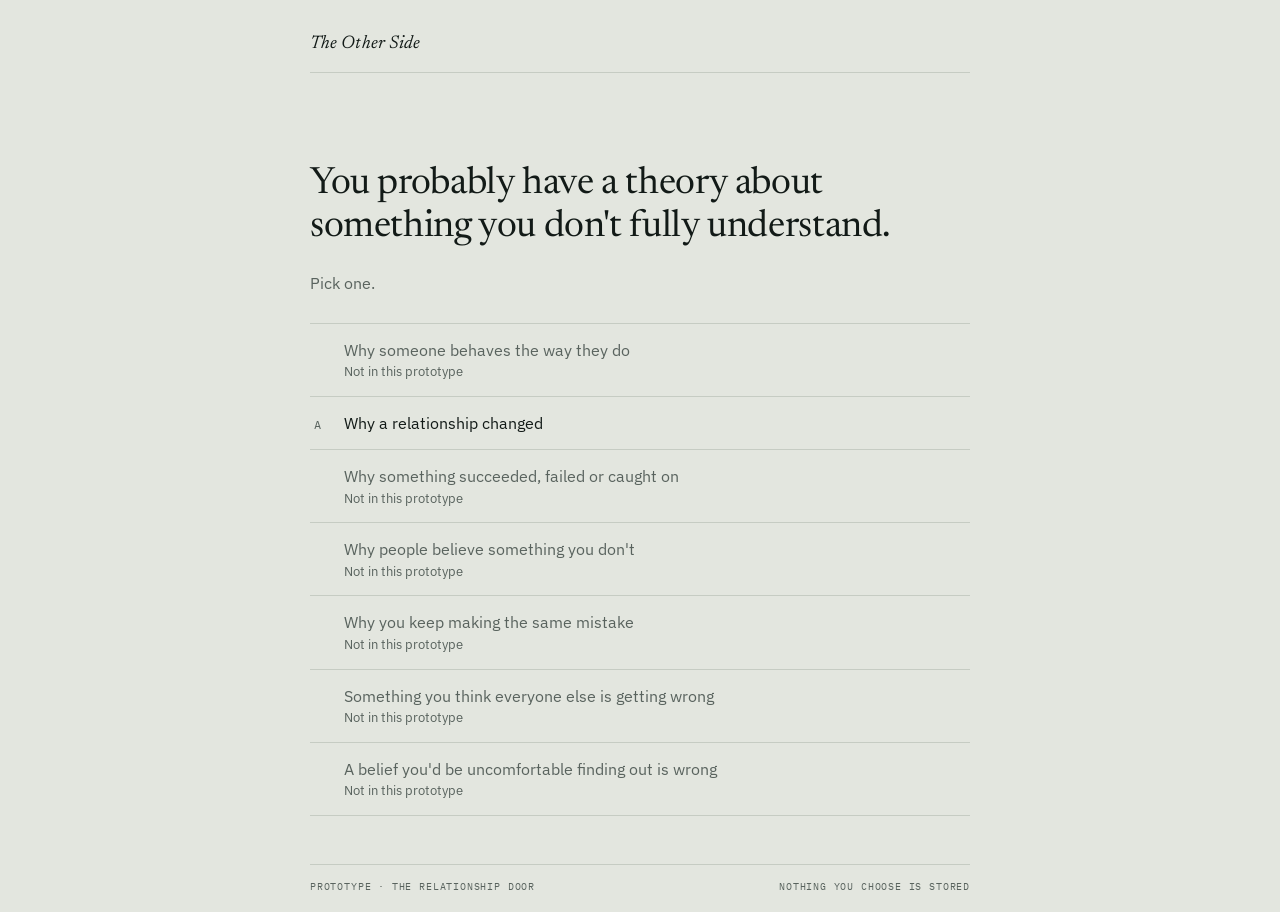
==== session/index.html @ 4df5838c "Build The Other Side site and relationship-door session Co-Authored-By: Claude Fable 5.1 <noreply@an" ====
<!doctype html>
<html lang="en">
<head>
<meta charset="utf-8">
<meta name="viewport" content="width=device-width, initial-scale=1, viewport-fit=cover">
<meta name="description" content="A four-minute session: one belief about one person, tested against its alternatives.">
<link rel="icon" href="../favicon.svg" type="image/svg+xml">
<title>A session · The Other Side</title>
<link rel="stylesheet" href="https://fonts.googleapis.com/css2?family=IBM+Plex+Mono:wght@400;500&family=IBM+Plex+Sans:wght@400;500&family=Newsreader:ital,opsz,wght@0,6..72,400;0,6..72,500;1,6..72,400&display=swap">
<style>
/* Layout: one left-aligned reading column, one question per screen, a five-step gauge as the only instrument. */
:root{
  --bg:#E3E6DF; --fg:#121A17; --muted:#59635E; --line:#C6CCC3; --surface:#D6DBD1;
  --accent:#2F4A3A; --accent-ink:#E3E6DF;
  --display:"Newsreader","Iowan Old Style","Palatino Linotype",Georgia,serif;
  --body:"IBM Plex Sans","Helvetica Neue",Arial,sans-serif;
  --mono:"IBM Plex Mono",ui-monospace,Menlo,Consolas,monospace;
}
@media (prefers-color-scheme: dark){ :root:not([data-theme="light"]){
  --bg:#121A17; --fg:#E3E6DF; --muted:#97A29B; --line:#2A3633; --surface:#1C2623;
  --accent:#9CAB93; --accent-ink:#121A17; color-scheme:dark } }
:root[data-theme="dark"]{
  --bg:#121A17; --fg:#E3E6DF; --muted:#97A29B; --line:#2A3633; --surface:#1C2623;
  --accent:#9CAB93; --accent-ink:#121A17; color-scheme:dark }

*{box-sizing:border-box}
html,body{height:100%}
body{background:var(--bg);color:var(--fg);font-family:var(--body);font-size:16px;line-height:1.5;
  padding-inline:20px;display:flex;flex-direction:column}
.wrap{width:100%;max-width:660px;margin-inline:auto;flex:1;display:flex;flex-direction:column;gap:0}

header{padding-block:22px 0;display:flex;flex-direction:column;gap:14px}
.bar{display:flex;justify-content:space-between;align-items:baseline;gap:16px}
.mark{font-family:var(--display);font-size:1.15rem;font-style:italic;letter-spacing:.005em}
.restart{font-family:var(--mono);font-size:.69rem;letter-spacing:.1em;text-transform:uppercase;color:var(--muted);
  background:none;border:0;padding:4px 0;cursor:pointer}
.restart:hover{color:var(--accent)}
.prog{height:1px;background:var(--line);position:relative}
.prog i{position:absolute;left:0;top:-0.5px;height:2px;background:var(--accent);width:0;transition:width .5s ease}
.recap{font-family:var(--mono);font-size:.69rem;letter-spacing:.1em;text-transform:uppercase;color:var(--muted);min-height:1.2em}

main{flex:1;padding-block:clamp(28px,7vh,72px) 48px;display:flex;flex-direction:column;gap:22px;min-width:0}
main.in{animation:rise .35s ease both}
@keyframes rise{from{opacity:0;transform:translateY(6px)}to{opacity:1;transform:none}}

.kicker{font-family:var(--mono);font-size:.69rem;letter-spacing:.12em;text-transform:uppercase;color:var(--accent)}
.pre{font-family:var(--display);font-size:1.2rem;line-height:1.4;color:var(--muted);max-width:34em}
.pre strong{color:var(--fg);font-weight:500}
h1{font-family:var(--display);font-weight:400;font-size:clamp(1.65rem,4.6vw,2.35rem);line-height:1.14;
  letter-spacing:-.01em;margin:0;text-wrap:balance;max-width:20em}
.sub{color:var(--muted);margin:0;max-width:36em}

.opts{display:flex;flex-direction:column;border-top:1px solid var(--line);margin-top:6px}
.opt{display:flex;gap:16px;align-items:baseline;text-align:left;width:100%;background:none;border:0;
  border-bottom:1px solid var(--line);padding:14px 8px 14px 4px;font:inherit;font-size:1.02rem;color:var(--fg);cursor:pointer;
  transition:background .15s ease,padding-left .15s ease}
.opt .k{font-family:var(--mono);font-size:.72rem;color:var(--muted);width:1.2em;flex:none}
.opt .t{min-width:0}
.opt .n{display:block;font-size:.82rem;color:var(--muted)}
.opt:hover:not(:disabled){background:var(--surface);padding-left:10px}
.opt:hover:not(:disabled) .k{color:var(--accent)}
.opt[aria-pressed="true"]{background:var(--surface);padding-left:10px}
.opt[aria-pressed="true"] .k{color:var(--accent);font-weight:500}
.opt[aria-pressed="true"] .t{font-weight:500}
.opt:disabled{cursor:default}
.opt:disabled:not([aria-pressed="true"]){color:var(--muted)}
.done .opt:not([aria-pressed="true"]){opacity:.45}
:focus-visible{outline:2px solid var(--accent);outline-offset:2px}

.reply{display:flex;flex-direction:column;gap:18px;animation:rise .35s ease both}
.reply p{font-family:var(--display);font-size:1.3rem;line-height:1.35;margin:0;max-width:30em}
.reply p.small{font-family:var(--body);font-size:.95rem;color:var(--muted)}
.go{align-self:flex-start;font-family:var(--mono);font-size:.74rem;letter-spacing:.1em;text-transform:uppercase;
  background:var(--accent);color:var(--accent-ink);border:0;border-radius:2px;padding:12px 18px;cursor:pointer}
.go:disabled{background:var(--line);color:var(--muted);cursor:default}
.go span{opacity:.7;margin-left:10px}

/* rating rows */
.rate{display:flex;flex-direction:column;border-top:1px solid var(--line)}
.rrow{display:grid;grid-template-columns:minmax(0,1fr) 190px;gap:8px 20px;align-items:center;padding:14px 4px;border-bottom:1px solid var(--line)}
.rrow .nm{min-width:0}
.rrow .lv{font-family:var(--mono);font-size:.69rem;letter-spacing:.08em;text-transform:uppercase;color:var(--accent);display:block;min-height:1.3em}
.scale{display:grid;grid-template-columns:repeat(5,1fr);gap:4px}
.scale button{height:30px;background:none;border:1px solid var(--line);border-radius:2px;cursor:pointer;padding:0}
.scale button:hover{border-color:var(--accent)}
.scale button[aria-pressed="true"]{background:var(--accent);border-color:var(--accent)}
.ends{display:flex;justify-content:space-between;font-family:var(--mono);font-size:.62rem;letter-spacing:.08em;text-transform:uppercase;color:var(--muted);
  width:190px;margin-left:auto;padding-right:4px}
@media (max-width:520px){ .rrow{grid-template-columns:1fr} .ends{width:100%} }

/* predictions */
.preds{display:flex;flex-direction:column;border-top:1px solid var(--line);margin:0}
.preds div{display:grid;grid-template-columns:9.5em minmax(0,1fr);gap:4px 16px;padding:11px 4px;border-bottom:1px solid var(--line)}
.preds dt{font-family:var(--mono);font-size:.69rem;letter-spacing:.08em;text-transform:uppercase;color:var(--muted);padding-top:.25em}
.preds dd{margin:0}
.preds .mine dt{color:var(--accent)}
@media (max-width:520px){ .preds div{grid-template-columns:1fr} }

/* gauge */
.gauge{display:flex;flex-direction:column;gap:10px;padding-block:6px}
.g-row{display:grid;grid-template-columns:8.5em minmax(0,1fr) 9.5em;gap:14px;align-items:center}
.g-name{font-size:.9rem;min-width:0}
.g-name b{font-weight:500}
.g-name small{display:block;font-family:var(--mono);font-size:.6rem;letter-spacing:.1em;text-transform:uppercase;color:var(--accent)}
.g-track{position:relative;height:18px;margin-inline:6px}
.g-track::before{content:"";position:absolute;left:0;right:0;top:50%;height:1px;background:var(--line)}
.g-track s{position:absolute;top:5px;width:1px;height:8px;background:var(--line)}
.g-ghost,.g-dot{position:absolute;top:50%;width:11px;height:11px;border-radius:50%;transform:translate(-50%,-50%)}
.g-ghost{border:1px solid var(--muted);background:var(--bg)}
.g-dot{background:var(--fg);transition:left .9s cubic-bezier(.2,.7,.2,1)}
.g-row.read .g-dot{background:var(--accent)}
.g-val{font-family:var(--mono);font-size:.66rem;letter-spacing:.07em;text-transform:uppercase;color:var(--muted);text-align:right}
.g-val.moved{color:var(--fg)}
@media (max-width:520px){ .g-row{grid-template-columns:6.4em minmax(0,1fr)} .g-val{display:none} }

/* findings */
.card{display:flex;flex-direction:column;border-top:1px solid var(--fg);margin:0}
.card div{display:grid;grid-template-columns:11em minmax(0,1fr);gap:4px 16px;padding:13px 4px;border-bottom:1px solid var(--line)}
.card dt{font-family:var(--mono);font-size:.69rem;letter-spacing:.08em;text-transform:uppercase;color:var(--muted);padding-top:.3em}
.card dd{margin:0;font-family:var(--display);font-size:1.15rem;line-height:1.35}
.card dd em{font-style:normal;font-family:var(--mono);font-size:.69rem;letter-spacing:.08em;text-transform:uppercase;color:var(--accent);margin-left:8px;white-space:nowrap}
@media (max-width:520px){ .card div{grid-template-columns:1fr} }

footer{padding-block:14px 18px;border-top:1px solid var(--line);font-family:var(--mono);font-size:.64rem;letter-spacing:.08em;
  text-transform:uppercase;color:var(--muted);display:flex;justify-content:space-between;gap:12px;flex-wrap:wrap}
@media (prefers-reduced-motion: reduce){ *{animation:none!important;transition:none!important} }
</style>

</head>
<body>
<div class="wrap">
  <header>
    <div class="bar">
      <a class="mark" href="../" style="color:inherit;text-decoration:none">The Other Side</a>
      <button class="restart" id="restart" type="button" hidden>Start over</button>
    </div>
    <div class="prog"><i id="prog"></i></div>
    <div class="recap" id="recap"></div>
  </header>
  <main id="stage"></main>
  <footer><span>Prototype · the relationship door</span><span>Nothing you choose is stored</span></footer>
</div>

<script>
(function(){
"use strict";
var stage=document.getElementById("stage"), prog=document.getElementById("prog"),
    recap=document.getElementById("recap"), restartBtn=document.getElementById("restart");
var LETTERS="ABCDEFGHIJ";
var LEVELS=["","Almost impossible","Unlikely","Plausible","Likely","Almost certainly"];

var M={
  lose:{s:"They're losing interest.",n:"Losing interest",role:"target",
        pred:"You start every contact. Replies get shorter. Nothing is offered back.",
        cond:"I start every contact and nothing comes back"},
  over:{s:"They're overwhelmed.",n:"Overwhelmed",role:"out",
        pred:"It is the same with everyone. They offer something back when they can. Small contact continues.",
        cond:"It's the same with everyone in their life"},
  prio:{s:"They want this, but don't prioritize it.",n:"Not a priority",role:"target",
        pred:"They turn up for other people. You get what is left over, and changes come late.",
        cond:"Other people still get their time"},
  avoid:{s:"They're avoiding telling me something.",n:"Avoiding something",role:"target",
        pred:"Fine in a group or by message. It is time alone with you that falls through.",
        cond:"It's easier for them when other people are there"},
  mine:{s:"My expectations changed, not their behavior.",n:"My expectations",role:"cause",
        pred:"Their behavior is what it was two years ago. You are the one reaching more.",
        cond:"I'm reaching out more than I used to"}
};
var IDS=["lose","over","prio","avoid","mine"];

var CHAIN={
  real:"The change is in them, not in what I expect.",
  choice:"It's a choice they are making.",
  us:"It's about the two of us, not about their life.",
  feel:"What they do shows what they feel.",
  enough:"I know enough to tell these explanations apart."
};
var NEEDS={lose:["real","us","feel","enough"],over:["real","enough"],prio:["real","choice","us","feel","enough"],
           avoid:["real","choice","us","enough"],mine:["enough"]};

var QS=["q1","q2","q3","q4"];
var Q={
  q1:{q:"After a lapse, who makes the next move?",
      o:[["me","Always me"],["them","Sometimes them"],["dk","I don't know"]],
      d:{me:{lose:1,over:-1},them:{lose:-1,over:.5,prio:.5}},
      fact:{me:"you make every next move",them:"they sometimes make the next move"},
      say:{me:"That is what losing interest predicts, and what being overwhelmed doesn't.",
           them:"Losing interest doesn't predict that. Someone who is done stops proposing.",
           dk:"Nothing moves. This is the fact that separates losing interest from being overwhelmed."},
      unk:"who makes the next move"},
  q2:{q:"Is it the same with other people in their life?",
      o:[["all","Yes, with everyone"],["others","No, other people still get their time"],["dk","I don't know"]],
      d:{all:{over:1,lose:-.5,prio:-1,avoid:-.5},others:{over:-1,prio:1,lose:.5}},
      fact:{all:"it is the same with everyone in their life",others:"other people still get their time"},
      say:{all:"Then it isn't specific to you. Every explanation that puts you at the center loses ground.",
           others:"Then they have time, and it is going elsewhere. Overwhelmed loses ground.",
           dk:"Nothing moves. This is the fact that separates overwhelmed from not a priority."},
      unk:"whether it is the same with other people"},
  q3:{q:"Is it different when other people are around?",
      o:[["group","Yes, it's easier in a group"],["same","No, it's the same either way"],["dk","I don't know"]],
      d:{group:{avoid:1,lose:-1},same:{avoid:-1}},
      fact:{group:"it is easier when other people are there",same:"it is the same alone or in company"},
      say:{group:"They still come. What falls through is time alone with you. Losing interest doesn't predict that.",
           same:"Then there is nothing particular about time alone. Avoidance loses ground.",
           dk:"Nothing moves. This is the fact that would show avoidance."},
      unk:"whether it is different in company"},
  q4:{q:"Are you reaching out more than you used to?",
      o:[["yes","Yes"],["no","No"],["dk","I don't know"]],
      d:{yes:{mine:1},no:{mine:-1}},
      fact:{yes:"you are reaching out more than you used to",no:"you are reaching out no more than you used to"},
      say:{yes:"Then part of the gap is your reach growing, not theirs shrinking.",
           no:"Then the change is on their side.",
           dk:"Nothing moves. Without a baseline you can't say who changed."},
      unk:"whether you are reaching out more than you used to"}
};
var COND_MET={lose:["q1","me"],over:["q2","all"],prio:["q2","others"],avoid:["q3","group"],mine:["q4","yes"]};

var S;
function reset(){ S={know:{},base:{},cur:{},marked:[]}; recap.textContent=""; restartBtn.hidden=true; open(); }
restartBtn.addEventListener("click",reset);

function esc(s){return String(s).replace(/&/g,"&amp;").replace(/</g,"&lt;").replace(/>/g,"&gt;")}
function cap(s){return s.charAt(0).toUpperCase()+s.slice(1)}
function lvl(v){return LEVELS[Math.max(1,Math.min(5,Math.round(v)))]}
function pct(v){return (Math.max(1,Math.min(5,v))-1)/4*100}
function setProg(p){prog.style.width=(p*100)+"%"}
function show(html){stage.classList.remove("in");stage.innerHTML=html;void stage.offsetWidth;stage.classList.add("in");window.scrollTo(0,0)}
function setRecap(){var a=[];if(S.whoR)a.push(S.whoR);if(S.whatR)a.push(S.whatR);if(S.countR)a.push(S.countR);recap.textContent=a.join("  ·  ")}

var keyHandler=null;
document.addEventListener("keydown",function(e){
  if(e.metaKey||e.ctrlKey||e.altKey)return;
  if(keyHandler)keyHandler(e);
});

function head(o){
  return (o.kicker?'<div class="kicker">'+esc(o.kicker)+'</div>':'')+
         (o.pre?'<div class="pre">'+o.pre+'</div>':'')+
         '<h1>'+esc(o.q)+'</h1>'+(o.sub?'<p class="sub">'+esc(o.sub)+'</p>':'');
}
function contBtn(label){return '<button class="go" type="button">'+(label||"Continue")+'<span>↵</span></button>'}
function animateGauge(root){
  requestAnimationFrame(function(){requestAnimationFrame(function(){
    root.querySelectorAll(".g-dot[data-to]").forEach(function(d){d.style.left=d.getAttribute("data-to")+"%"});
  })});
}
function addReply(html,next,label){
  var r=document.createElement("div");r.className="reply";r.innerHTML=html+contBtn(label);
  stage.appendChild(r);animateGauge(r);
  var b=r.querySelector(".go");b.addEventListener("click",function(){keyHandler=null;next()});
  keyHandler=function(e){if(e.key==="Enter"){e.preventDefault();b.click()}};
  r.scrollIntoView({block:"nearest",behavior:"smooth"});
}

/* single-choice screen */
function ask(o){
  if(o.p!=null)setProg(o.p);
  var h=head(o)+'<div class="opts">';
  var k=0;
  o.options.forEach(function(op,i){
    var dis=op.off?' disabled':'';
    var key=op.off?"":LETTERS[k++];
    h+='<button class="opt" type="button" data-i="'+i+'" data-k="'+key+'" aria-pressed="false"'+dis+'><span class="k">'+key+'</span><span class="t">'+esc(op.l)+(op.note?'<span class="n">'+esc(op.note)+'</span>':'')+'</span></button>';
  });
  h+='</div>';
  show(h);
  var box=stage.querySelector(".opts"), btns=[].slice.call(box.querySelectorAll(".opt"));
  function pick(b){
    if(box.classList.contains("done"))return;
    var op=o.options[+b.getAttribute("data-i")];
    b.setAttribute("aria-pressed","true");box.classList.add("done");
    btns.forEach(function(x){x.disabled=true});
    keyHandler=null;
    var rep=o.respond?o.respond(op.v):null;
    if(rep){addReply(rep,function(){o.next(op.v)})}
    else setTimeout(function(){o.next(op.v)},220);
  }
  btns.forEach(function(b){b.addEventListener("click",function(){pick(b)})});
  keyHandler=function(e){
    var key=e.key.toUpperCase();
    var b=btns.filter(function(x){return x.getAttribute("data-k")===key&&!x.disabled})[0];
    if(b){e.preventDefault();pick(b)}
  };
}

/* ---------- screens ---------- */
function open(){
  ask({p:0,q:"You probably have a theory about something you don't fully understand.",sub:"Pick one.",
    options:[
      {v:"x",l:"Why someone behaves the way they do",off:1,note:"Not in this prototype"},
      {v:"rel",l:"Why a relationship changed"},
      {v:"x",l:"Why something succeeded, failed or caught on",off:1,note:"Not in this prototype"},
      {v:"x",l:"Why people believe something you don't",off:1,note:"Not in this prototype"},
      {v:"x",l:"Why you keep making the same mistake",off:1,note:"Not in this prototype"},
      {v:"x",l:"Something you think everyone else is getting wrong",off:1,note:"Not in this prototype"},
      {v:"x",l:"A belief you'd be uncomfortable finding out is wrong",off:1,note:"Not in this prototype"}
    ],
    next:function(){restartBtn.hidden=false;who()}});
}
function who(){
  ask({p:.04,kicker:"Anchor",q:"Think of one person. Not a type. Who are they to you?",
    options:[{v:"Friend",l:"A friend"},{v:"Partner",l:"A partner"},{v:"Family",l:"Family"},{v:"Colleague",l:"Someone I work with"},{v:"Drifted",l:"Someone I've drifted from"}],
    next:function(v){S.whoR=v;setRecap();what()}});
}
function what(){
  ask({p:.08,kicker:"Anchor",q:"What would you point to?",
    options:[{v:"Cancels plans",l:"They cancel plans"},{v:"Gone quiet",l:"They've gone quiet"},{v:"Says one thing, does another",l:"They say one thing and do another"},{v:"Stopped asking",l:"They stopped asking about my life"}],
    next:function(v){S.whatR=v;setRecap();count()}});
}
function count(){
  ask({p:.12,kicker:"Anchor",q:"How many times?",
    options:[{v:"1–2 times",l:"Once or twice"},{v:"3–5 times",l:"Three to five"},{v:"5+ times",l:"More than five"},{v:"Uncounted",l:"I haven't counted"}],
    respond:function(v){
      if(v==="1–2 times")return "<p>Two is a thin sample. Remember that when you rate your confidence.</p>";
      if(v==="Uncounted")return "<p>So you have a conclusion and no count.</p>";
      return null;},
    next:function(v){S.countR=v;setRecap();read(true)}});
}
function read(withDk){
  var ops=IDS.map(function(id){return {v:id,l:M[id].s}});
  if(withDk)ops.push({v:"dk",l:"I don't know."});
  ask({p:.17,kicker:"Your read",q:withDk?"And your read?":"Pick the one you would bet on.",options:ops,
    respond:function(v){return v==="dk"?"<p>Then there is nothing to test yet.</p>":null},
    next:function(v){if(v==="dk"){read(false);return}S.read=v;conf()}});
}
function conf(){
  ask({p:.21,kicker:"Your read",pre:"<strong>"+esc(M[S.read].s)+"</strong>",q:"How sure are you?",
    options:[{v:5,l:"Almost certainly"},{v:4,l:"Likely"},{v:3,l:"Plausible"}],
    next:function(v){S.conf=v;S.base[S.read]=v;rate()}});
}
function rate(){
  setProg(.26);
  var others=IDS.filter(function(id){return id!==S.read});
  var h=head({kicker:"What else could explain this",q:"Rate the other four.",sub:"From almost impossible to almost certainly."})+
    '<div class="ends"><span>Impossible</span><span>Certain</span></div><div class="rate">';
  others.forEach(function(id){
    h+='<div class="rrow" data-id="'+id+'"><div class="nm">'+esc(M[id].s)+'<span class="lv"></span></div><div class="scale" role="group" aria-label="'+esc(M[id].n)+'">';
    for(var i=1;i<=5;i++)h+='<button type="button" data-v="'+i+'" aria-pressed="false" aria-label="'+LEVELS[i]+'"></button>';
    h+='</div></div>';
  });
  h+='</div>'+contBtn();
  show(h);
  var go=stage.querySelector(".go");go.disabled=true;
  var got={};
  stage.querySelectorAll(".rrow").forEach(function(row){
    var id=row.getAttribute("data-id");
    row.querySelectorAll(".scale button").forEach(function(b){
      b.addEventListener("click",function(){
        row.querySelectorAll(".scale button").forEach(function(x){x.setAttribute("aria-pressed","false")});
        b.setAttribute("aria-pressed","true");
        got[id]=+b.getAttribute("data-v");
        row.querySelector(".lv").textContent=LEVELS[got[id]];
        go.disabled=Object.keys(got).length<others.length;
      });
    });
  });
  go.addEventListener("click",function(){
    keyHandler=null;
    others.forEach(function(id){S.base[id]=got[id]});
    IDS.forEach(function(id){S.cur[id]=S.base[id]});
    story();
  });
  keyHandler=function(e){if(e.key==="Enter"&&!go.disabled){e.preventDefault();go.click()}};
}

function story(){
  var hi=IDS.filter(function(id){return S.base[id]>=4}), thr="Likely or higher";
  if(!hi.length){var mx=Math.max.apply(null,IDS.map(function(id){return S.base[id]}));hi=IDS.filter(function(id){return S.base[id]===mx});thr="highest"}
  var inIt=hi.filter(function(id){return M[id].role!=="out"}).length, n=hi.length;
  var num=["no","one","two","three","four","five"];
  var first=thr==="highest"?"You rated "+num[n]+" explanation"+(n>1?"s":"")+" highest.":"You rated "+num[n]+" explanation"+(n>1?"s":"")+" Likely or higher.";
  var second;
  if(inIt===n)second=n===1?"You are at the center of it.":"You are at the center of "+(n===2?"both":"all "+num[n])+".";
  else if(inIt===0)second=n===1?"You don't appear in it.":"You appear in none of them.";
  else second="You are at the center of "+num[inIt]+".";
  S.central=inIt>0;
  var ops=S.central?
    [{v:"only",l:"It happens only with me"},{v:"after",l:"It started after something between us"},{v:"told",l:"They told me"},{v:"none",l:"Nothing specific. It's my reading."}]:
    [{v:"all",l:"It's the same with everyone"},{v:"life",l:"It started with something in their life"},{v:"told",l:"They told me"},{v:"none",l:"Nothing specific. It's my reading."}];
  ask({p:.32,kicker:"Your place in the story",pre:"<strong>"+first+" "+second+"</strong>",
    q:S.central?"What evidence puts you there?":"What evidence keeps you out of it?",options:ops,
    respond:function(v){
      if(v==="only"||v==="all")return "<p>That would be real evidence. We'll come back to whether you know it.</p>";
      if(v==="after"||v==="life")return "<p>A date is evidence. It can be checked.</p>";
      if(v==="told")return "<p>Then that part isn't inference.</p>";
      return "<p>Then your place in this story is an assumption. It may still be right.</p>";},
    next:function(v){S.storyEv=v;chain()}});
}

function chain(){
  setProg(.38);
  var keys=Object.keys(CHAIN);
  var h=head({kicker:"Assumptions",pre:"<strong>"+esc(M[S.read].s)+"</strong>",q:"Which of these are you assuming?",sub:"Mark every one that applies."})+'<div class="opts">';
  keys.forEach(function(k,i){h+='<button class="opt" type="button" data-c="'+k+'" data-k="'+LETTERS[i]+'" aria-pressed="false"><span class="k">'+LETTERS[i]+'</span><span class="t">'+esc(CHAIN[k])+'</span></button>'});
  h+='</div>'+contBtn();
  show(h);
  var btns=[].slice.call(stage.querySelectorAll(".opt")), go=stage.querySelector(".go");
  btns.forEach(function(b){b.addEventListener("click",function(){b.setAttribute("aria-pressed",b.getAttribute("aria-pressed")==="true"?"false":"true")})});
  go.addEventListener("click",function(){
    keyHandler=null;
    S.marked=btns.filter(function(b){return b.getAttribute("aria-pressed")==="true"}).map(function(b){return b.getAttribute("data-c")});
    chainBack();
  });
  keyHandler=function(e){
    if(e.key==="Enter"){e.preventDefault();go.click();return}
    var b=btns.filter(function(x){return x.getAttribute("data-k")===e.key.toUpperCase()})[0];
    if(b){e.preventDefault();b.click()}
  };
}
function chainBack(){
  var need=NEEDS[S.read], hit=need.filter(function(k){return S.marked.indexOf(k)>-1}), miss=need.filter(function(k){return S.marked.indexOf(k)<0});
  var num=["none","one","two","three","four","five"];
  var pre;
  if(need.length===1)pre="<strong>Your read needs one of these: that you know enough to tell the explanations apart. "+(miss.length?"You didn't mark it.":"You marked it.")+"</strong>";
  else if(!miss.length)pre="<strong>Your read needs "+num[need.length]+" of these to be true. You marked all of them.</strong> Nothing your read depends on is hidden from you.";
  else pre="<strong>Your read needs "+num[need.length]+" of these to be true. You marked "+num[hit.length]+".</strong><br>Unmarked: "+miss.map(function(k){return esc(CHAIN[k].replace(/\.$/,""))}).join("; ")+".";
  if(need.length===1){S.work="enough";
    show(head({kicker:"Assumptions",pre:pre,q:"That one carries everything."})+contBtn());setProg(.42);
    var b=stage.querySelector(".go");b.addEventListener("click",function(){keyHandler=null;findable()});
    keyHandler=function(e){if(e.key==="Enter"){e.preventDefault();b.click()}};return;}
  ask({p:.42,kicker:"Assumptions",pre:pre,q:"Which one is doing the most work?",
    options:need.map(function(k){return {v:k,l:CHAIN[k]}}),
    next:function(v){S.work=v;findable()}});
}
function findable(){
  ask({p:.46,kicker:"Assumptions",pre:"<strong>"+esc(CHAIN[S.work])+"</strong>",q:"Could you find that out?",
    options:[{v:"ask",l:"By asking them one question"},{v:"watch",l:"By watching for a few weeks"},{v:"no",l:"It can't be known"}],
    next:function(v){S.findable=v;if(v==="no"){S.asked="na";
        ask({p:.5,kicker:"Assumptions",q:"Then something unknowable is doing the most work.",sub:"Your confidence should carry that.",options:[{v:1,l:"Continue"}],next:carry});
      }else asked()}});
}
function asked(){
  ask({p:.5,kicker:"Assumptions",q:"Have you?",
    options:[{v:"yes",l:"Yes"},{v:"no",l:"No"},{v:"half",l:"Not directly"}],
    respond:function(v){
      if(v==="yes")return "<p>Then it is no longer an assumption. Keep what you found separate from what you concluded.</p>";
      if(S.findable==="ask")return "<p>The assumption your read leans on most is one question away. You haven't asked it.</p>";
      return "<p>It would take a few weeks to see. You haven't started looking.</p>";},
    next:function(v){S.asked=v;carry()}});
}

function carry(){
  ask({p:.55,kicker:"Evidence",q:"What is carrying your confidence?",
    options:[{v:"count",l:"The number of times"},{v:"how",l:"How they do it"},{v:"me",l:"That I'm always the one who reaches out"},{v:"feel",l:"A feeling"}],
    respond:function(v){
      if(v==="count")return "<p>The count is predicted by all four explanations about them. It doesn't distinguish any of them.</p>";
      if(v==="how")return "<p>That can distinguish. A late excuse and a worn-out apology predict different things. It is usable evidence, if you can say which you saw.</p>";
      if(v==="me")return "<p>This one distinguishes. Losing interest predicts it. Being overwhelmed doesn't.</p>";
      return "<p>A feeling is a summary of evidence you haven't itemized. It may be right. It can't be checked until you unpack it.</p>";},
    next:function(v){S.carry=v;predict()}});
}

function predict(){
  var h='<dl class="preds">';
  IDS.forEach(function(id){h+='<div'+(id===S.read?' class="mine"':'')+'><dt>'+esc(M[id].n)+'</dt><dd>'+esc(M[id].pred)+'</dd></div>'});
  h+='</dl>';
  var ops=IDS.filter(function(id){return id!==S.read}).map(function(id){return {v:id,l:M[id].cond}});
  ops.push({v:"none",l:"None of these would move me"});
  ask({p:.6,kicker:"What each explanation predicts",pre:"If each were true, this is what we would expect to see."+h,
    q:"Which of these, if you saw it, would move you off your read?",options:ops,
    respond:function(v){return v==="none"?"<p>Noted. Then nothing on this list can test your read.</p>":null},
    next:function(v){S.cond=v;know(0)}});
}

function gauge(prev){
  var order=[S.read].concat(IDS.filter(function(id){return id!==S.read}));
  var h='<div class="gauge" aria-label="Current ratings">';
  order.forEach(function(id){
    var moved=Math.abs(S.cur[id]-prev[id])>.01;
    h+='<div class="g-row'+(id===S.read?' read':'')+'"><div class="g-name">'+(id===S.read?'<small>Your read</small>':'')+'<b>'+esc(M[id].n)+'</b></div><div class="g-track">';
    for(var i=0;i<5;i++)h+='<s style="left:'+(i*25)+'%"></s>';
    h+='<i class="g-ghost" style="left:'+pct(S.base[id])+'%"></i><i class="g-dot" style="left:'+pct(prev[id])+'%" data-to="'+pct(S.cur[id])+'"></i></div><div class="g-val'+(moved?' moved':'')+'">'+lvl(S.cur[id])+'</div></div>';
  });
  return h+'</div>';
}
function know(i){
  if(i>=QS.length){due();return}
  var key=QS[i], q=Q[key];
  ask({p:.64+i*.05,kicker:"Do you know that?",q:q.q,options:q.o.map(function(o){return {v:o[0],l:o[1]}}),
    respond:function(v){
      S.know[key]=v;
      var prev={};IDS.forEach(function(id){prev[id]=S.cur[id]});
      var d=q.d[v]||{};
      Object.keys(d).forEach(function(id){S.cur[id]=Math.max(1,Math.min(5,S.cur[id]+d[id]))});
      var line=q.say[v], extra="";
      if(v==="dk"&&S.conf>=4)extra+="<p class=\"small\">You rated your read "+LEVELS[S.conf]+" without it.</p>";
      if(key==="q2"){
        if(S.storyEv==="only"&&v!=="others")extra+="<p class=\"small\">Earlier you said it happens only with you. That was holding your place in the story.</p>";
        if(S.storyEv==="all"&&v!=="all")extra+="<p class=\"small\">Earlier you said it's the same with everyone. That was keeping you out of the story.</p>";
      }
      return "<p>"+line+"</p>"+extra+gauge(prev);},
    next:function(){know(i+1)}});
}

function condState(){
  if(!S.cond||S.cond==="none")return "none";
  var c=COND_MET[S.cond], a=S.know[c[0]];
  return a===c[1]?"met":(a==="dk"?"unknown":"unmet");
}
function due(){
  if(condState()!=="met"){foundation();return}
  ask({p:.85,kicker:"Your condition",pre:"You said this would move you off your read:<br><strong>"+esc(M[S.cond].cond)+".</strong><br>By your own account, it's true.",
    q:"Does it?",options:[{v:"yes",l:"Yes"},{v:"no",l:"No"},{v:"less",l:"It counts for less than I said"}],
    next:function(v){S.due=v;foundation()}});
}

function foundation(){
  ask({p:.88,kicker:"The strongest case",q:"Build the strongest case that this relationship matters to them as much as it ever did.",sub:"Choose its foundation. Only pick what is true.",
    options:[{v:"say",l:"They keep saying they want to see me, and they don't have to."},
             {v:"together",l:"When we are together, nothing is different."},
             {v:"everyone",l:"They've been like this with everyone lately."},
             {v:"counted",l:"They have shown up when it counted."},
             {v:"none",l:"I can't build it. Nothing I know supports it."}],
    respond:function(v){return v==="none"?"<p>Then nothing you know opposes your read. That is a result.</p>":null},
    next:function(v){S.found=v;if(v==="none")findings();else defend()}});
}
function defend(){
  ask({p:.91,kicker:"The strongest case",pre:"Your original read answers it:<br><strong>“"+esc(M[S.read].s)+" Words are cheap. Look at what they do.”</strong>",
    q:"Defend the case. Which response holds?",
    options:[{v:"a",l:"I've been counting the misses, not the times they came through."},
             {v:"b",l:"People who are done stop saying they want to. They haven't."},
             {v:"c",l:"How someone acts under strain says little about what they feel."},
             {v:"none",l:"None of them holds. My read stands."}],
    next:function(v){S.defend=v;findings()}});
}

function bestFact(id,sign){
  var best=null,bv=0;
  QS.forEach(function(k){var a=S.know[k];if(!a||a==="dk")return;var d=(Q[k].d[a]||{})[id]||0;if(d*sign>bv){bv=d*sign;best=Q[k].fact[a]}});
  return best;
}
function findings(){
  setProg(.95);
  var ids=IDS.slice().sort(function(a,b){return S.cur[b]-S.cur[a]});
  var top=ids[0], second=ids[1], margin=S.cur[top]-S.cur[second];
  var dks=QS.filter(function(k){return S.know[k]==="dk"});
  var kind=(dks.length>=3||margin<.5)?"open":(top===S.read?"held":"moved");
  S.kind=kind;
  var h1,lines=[],now,factLabel,fact;
  if(kind==="held"){
    h1="Your read held.";
    fact=bestFact(S.read,1);factLabel="What it rests on";
    lines.push(fact?"That evidence distinguishes. Your confidence is earned.":"Nothing you told me tested it. It stands unopposed, which is not the same as confirmed.");
    now=esc(M[S.read].s)+"<em>"+lvl(S.cur[S.read])+"</em>";
  }else if(kind==="moved"){
    h1="By your own answers, your read is no longer the strongest explanation.";
    fact=bestFact(top,1)||bestFact(S.read,-1);factLabel="What moved it";
    lines.push(fact?"That fact was yours. You hadn't used it.":"You rated another explanation above your own from the start.");
    if(top!=="mine")lines.push("Something has changed between you. That part stands. Why it changed is what moved.");
    now=esc(M[top].s)+"<em>"+lvl(S.cur[top])+"</em>";
  }else{
    h1="You don't have enough to know yet.";
    factLabel="What you established";fact=bestFact(top,1);
    if(dks.length>=3)lines.push("You answered “I don't know” to "+(dks.length===4?"all four":"three of the four")+" facts that separate these explanations.");
    else lines.push("“"+M[top].n+"” and “"+M[second].n+"” fit what you know equally well.");
    now="Not settled.<em>"+esc(M[top].n)+" / "+esc(M[second].n)+"</em>";
  }
  var caseModel={say:"prio",together:"over",everyone:"over",counted:"prio"}[S.found];
  if(caseModel&&caseModel!==S.read&&S.base[caseModel]<=2&&S.defend!=="none")
    lines.push("The case you built and defended is “"+M[caseModel].n+".” You rated it "+LEVELS[S.base[caseModel]]+".");
  if(condState()==="unknown")lines.push("You named what would move you. You don't know whether it is true.");
  if(S.due==="no"||S.due==="less")lines.push("Your condition was met. You "+(S.due==="no"?"did not move":"discounted it")+". Recorded without comment.");

  var assume=esc(CHAIN[S.work]);
  if(S.asked==="no"||S.asked==="half")assume+="<em>"+(S.findable==="ask"?"One question away, unasked":"Unobserved")+"</em>";
  else if(S.asked==="na")assume+="<em>Unknowable</em>";
  var unk=dks.length?cap(dks.map(function(k){return Q[k].unk}).join("; "))+".":"Nothing on this list. You knew every answer.";

  var h='<div class="kicker">What the session found</div><h1>'+esc(h1)+'</h1>'+
    lines.map(function(l){return '<p class="sub">'+esc(l)+'</p>'}).join("")+
    '<dl class="card">'+
    '<div><dt>At the start</dt><dd>'+esc(M[S.read].s)+'<em>'+LEVELS[S.conf]+'</em></dd></div>'+
    '<div><dt>Now</dt><dd>'+now+'</dd></div>'+
    '<div><dt>'+factLabel+'</dt><dd>'+(fact?esc(cap(fact))+".":"Nothing yet.")+'</dd></div>'+
    '<div><dt>Assumption carrying it</dt><dd>'+assume+'</dd></div>'+
    '<div><dt>Not yet known</dt><dd>'+esc(unk)+'</dd></div>'+
    '</dl>'+contBtn("Seal a forecast");
  show(h);
  var b=stage.querySelector(".go");b.addEventListener("click",function(){keyHandler=null;forecast()});
  keyHandler=function(e){if(e.key==="Enter"){e.preventDefault();b.click()}};
}

function forecast(){
  ask({p:.97,kicker:"Forecast",pre:"Each explanation predicts a different answer.",q:"The next time: who makes the move, and does it happen?",
    options:[{v:"I make the move, and it happens",l:"I do, and it happens"},{v:"I make the move, and it falls through",l:"I do, and it falls through"},{v:"They make the move",l:"They do"},{v:"Nobody makes the move",l:"Nobody does"}],
    next:function(v){S.forecast=v;view()}});
}
function view(){
  ask({p:.99,kicker:"One last question",q:"Did anything here change your view?",
    options:[{v:"no",l:"No"},{v:"slight",l:"Slightly"},{v:"sig",l:"Significantly"},{v:"wrong",l:"I was wrong"},{v:"expl",l:"My conclusion stayed the same, but my explanation changed"}],
    next:function(v){S.view=v;end()}});
}
function end(){
  setProg(1);
  var mismatch="";
  if(S.view==="no"&&S.kind==="moved")mismatch='<p class="sub">You say nothing changed. Your ratings did. Both are recorded.</p>';
  if((S.view==="sig"||S.view==="wrong")&&S.kind==="held")mismatch='<p class="sub">You say your view changed. Your ratings held. Both are recorded.</p>';
  show('<div class="kicker">Sealed</div><h1>'+esc(S.forecast)+'.</h1>'+
    '<p class="sub">In the full product this comes back once, when it happens, and asks what you saw.</p>'+mismatch+
    '<button class="go" type="button">Start again<span>↵</span></button>');
  var b=stage.querySelector(".go");b.addEventListener("click",reset);
  keyHandler=function(e){if(e.key==="Enter"){e.preventDefault();b.click()}};
}

reset();
})();
</script>
</body>
</html>
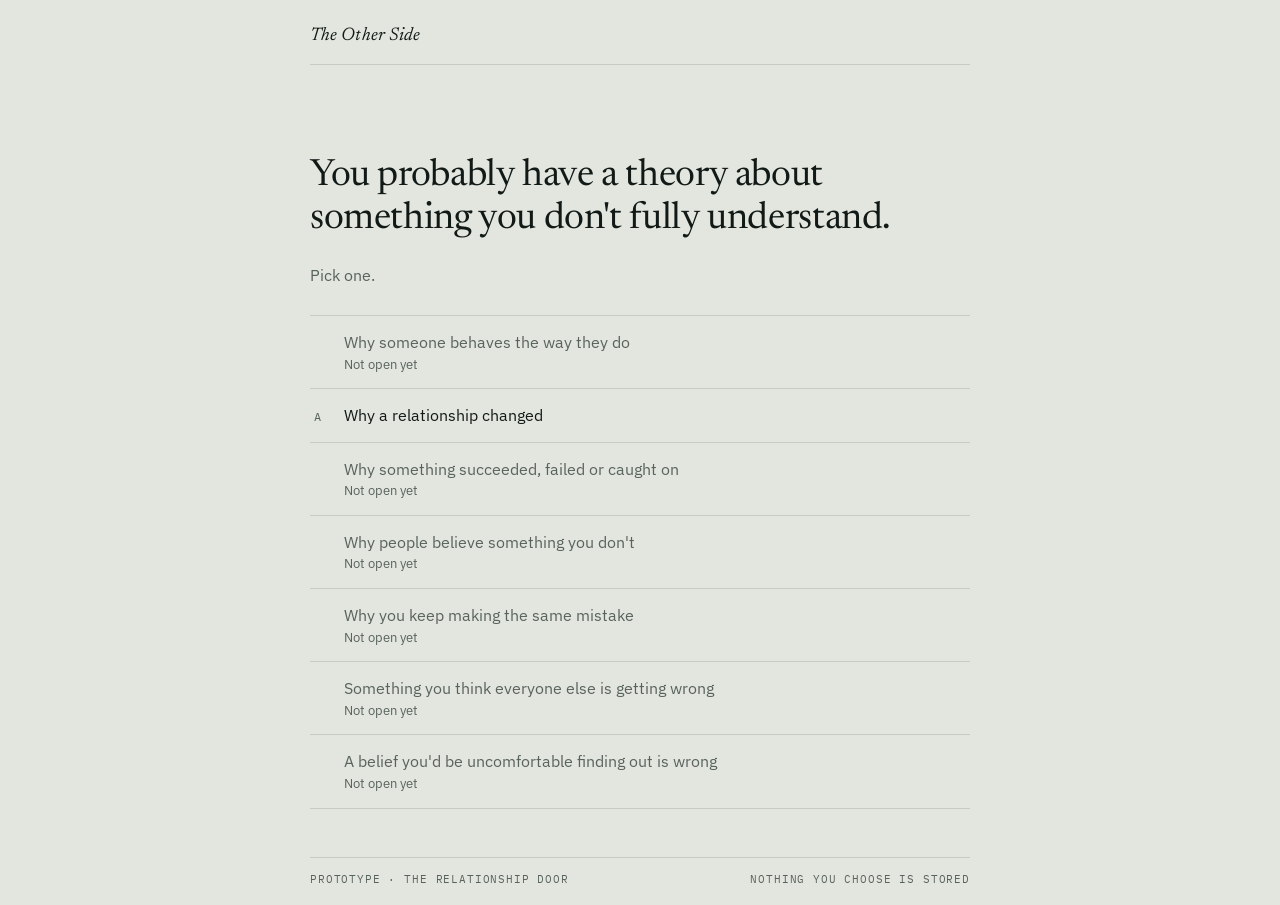
==== commit 6258797b: "Rebuild session findings on the user's own re-rating, let the visitor choose the opening direction, " ====
--- a/session/index.html
+++ b/session/index.html
@@ -3,52 +3,49 @@
 <head>
 <meta charset="utf-8">
 <meta name="viewport" content="width=device-width, initial-scale=1, viewport-fit=cover">
-<meta name="description" content="A four-minute session: one belief about one person, tested against its alternatives.">
+<meta name="description" content="A short session: one belief about one person, set against its alternatives.">
 <link rel="icon" href="../favicon.svg" type="image/svg+xml">
 <title>A session · The Other Side</title>
 <link rel="stylesheet" href="https://fonts.googleapis.com/css2?family=IBM+Plex+Mono:wght@400;500&family=IBM+Plex+Sans:wght@400;500&family=Newsreader:ital,opsz,wght@0,6..72,400;0,6..72,500;1,6..72,400&display=swap">
 <style>
-/* Layout: one left-aligned reading column, one question per screen, a five-step gauge as the only instrument. */
+/* Layout: one left-aligned reading column, one question per screen. Single pale theme: the session continues from the far side of the main page. */
 :root{
   --bg:#E3E6DF; --fg:#121A17; --muted:#59635E; --line:#C6CCC3; --surface:#D6DBD1;
   --accent:#2F4A3A; --accent-ink:#E3E6DF;
   --display:"Newsreader","Iowan Old Style","Palatino Linotype",Georgia,serif;
   --body:"IBM Plex Sans","Helvetica Neue",Arial,sans-serif;
   --mono:"IBM Plex Mono",ui-monospace,Menlo,Consolas,monospace;
-}
-@media (prefers-color-scheme: dark){ :root:not([data-theme="light"]){
-  --bg:#121A17; --fg:#E3E6DF; --muted:#97A29B; --line:#2A3633; --surface:#1C2623;
-  --accent:#9CAB93; --accent-ink:#121A17; color-scheme:dark } }
-:root[data-theme="dark"]{
-  --bg:#121A17; --fg:#E3E6DF; --muted:#97A29B; --line:#2A3633; --surface:#1C2623;
-  --accent:#9CAB93; --accent-ink:#121A17; color-scheme:dark }
-
+  color-scheme:light;
+}
 *{box-sizing:border-box}
 html,body{height:100%}
-body{background:var(--bg);color:var(--fg);font-family:var(--body);font-size:16px;line-height:1.5;
+body{margin:0;background:var(--bg);color:var(--fg);font-family:var(--body);font-size:16px;line-height:1.5;
   padding-inline:20px;display:flex;flex-direction:column}
+[hidden]{display:none!important}
 .wrap{width:100%;max-width:660px;margin-inline:auto;flex:1;display:flex;flex-direction:column;gap:0}
 
 header{padding-block:22px 0;display:flex;flex-direction:column;gap:14px}
 .bar{display:flex;justify-content:space-between;align-items:baseline;gap:16px}
-.mark{font-family:var(--display);font-size:1.15rem;font-style:italic;letter-spacing:.005em}
-.restart{font-family:var(--mono);font-size:.69rem;letter-spacing:.1em;text-transform:uppercase;color:var(--muted);
+.mark{font-family:var(--display);font-size:1.15rem;font-style:italic;letter-spacing:.005em;color:inherit;text-decoration:none}
+.restart{font-family:var(--mono);font-size:.72rem;letter-spacing:.1em;text-transform:uppercase;color:var(--muted);
   background:none;border:0;padding:4px 0;cursor:pointer}
 .restart:hover{color:var(--accent)}
 .prog{height:1px;background:var(--line);position:relative}
 .prog i{position:absolute;left:0;top:-0.5px;height:2px;background:var(--accent);width:0;transition:width .5s ease}
-.recap{font-family:var(--mono);font-size:.69rem;letter-spacing:.1em;text-transform:uppercase;color:var(--muted);min-height:1.2em}
+.recap{font-family:var(--mono);font-size:.72rem;letter-spacing:.1em;text-transform:uppercase;color:var(--muted);min-height:1.2em}
 
 main{flex:1;padding-block:clamp(28px,7vh,72px) 48px;display:flex;flex-direction:column;gap:22px;min-width:0}
 main.in{animation:rise .35s ease both}
 @keyframes rise{from{opacity:0;transform:translateY(6px)}to{opacity:1;transform:none}}
 
-.kicker{font-family:var(--mono);font-size:.69rem;letter-spacing:.12em;text-transform:uppercase;color:var(--accent)}
+.kicker{font-family:var(--mono);font-size:.72rem;letter-spacing:.12em;text-transform:uppercase;color:var(--accent)}
 .pre{font-family:var(--display);font-size:1.2rem;line-height:1.4;color:var(--muted);max-width:34em}
 .pre strong{color:var(--fg);font-weight:500}
 h1{font-family:var(--display);font-weight:400;font-size:clamp(1.65rem,4.6vw,2.35rem);line-height:1.14;
   letter-spacing:-.01em;margin:0;text-wrap:balance;max-width:20em}
 .sub{color:var(--muted);margin:0;max-width:36em}
+.note{color:var(--muted);font-size:.86rem;margin:0;max-width:38em}
+.note a{color:var(--accent)}
 
 .opts{display:flex;flex-direction:column;border-top:1px solid var(--line);margin-top:6px}
 .opt{display:flex;gap:16px;align-items:baseline;text-align:left;width:100%;background:none;border:0;
@@ -64,7 +61,7 @@
 .opt[aria-pressed="true"] .t{font-weight:500}
 .opt:disabled{cursor:default}
 .opt:disabled:not([aria-pressed="true"]){color:var(--muted)}
-.done .opt:not([aria-pressed="true"]){opacity:.45}
+.done .opt:not([aria-pressed="true"]){opacity:.5}
 :focus-visible{outline:2px solid var(--accent);outline-offset:2px}
 
 .reply{display:flex;flex-direction:column;gap:18px;animation:rise .35s ease both}
@@ -79,29 +76,46 @@
 .rate{display:flex;flex-direction:column;border-top:1px solid var(--line)}
 .rrow{display:grid;grid-template-columns:minmax(0,1fr) 190px;gap:8px 20px;align-items:center;padding:14px 4px;border-bottom:1px solid var(--line)}
 .rrow .nm{min-width:0}
-.rrow .lv{font-family:var(--mono);font-size:.69rem;letter-spacing:.08em;text-transform:uppercase;color:var(--accent);display:block;min-height:1.3em}
+.rrow .lv{font-family:var(--mono);font-size:.7rem;letter-spacing:.08em;text-transform:uppercase;color:var(--accent);display:block;min-height:1.3em}
 .scale{display:grid;grid-template-columns:repeat(5,1fr);gap:4px}
 .scale button{height:30px;background:none;border:1px solid var(--line);border-radius:2px;cursor:pointer;padding:0}
 .scale button:hover{border-color:var(--accent)}
 .scale button[aria-pressed="true"]{background:var(--accent);border-color:var(--accent)}
-.ends{display:flex;justify-content:space-between;font-family:var(--mono);font-size:.62rem;letter-spacing:.08em;text-transform:uppercase;color:var(--muted);
+.ends{display:flex;justify-content:space-between;font-family:var(--mono);font-size:.64rem;letter-spacing:.08em;text-transform:uppercase;color:var(--muted);
   width:190px;margin-left:auto;padding-right:4px}
 @media (max-width:520px){ .rrow{grid-template-columns:1fr} .ends{width:100%} }
 
-/* predictions */
-.preds{display:flex;flex-direction:column;border-top:1px solid var(--line);margin:0}
+/* predictions and findings lists */
+.preds,.card{display:flex;flex-direction:column;margin:0}
+.preds{border-top:1px solid var(--line)}
+.card{border-top:1px solid var(--fg)}
 .preds div{display:grid;grid-template-columns:9.5em minmax(0,1fr);gap:4px 16px;padding:11px 4px;border-bottom:1px solid var(--line)}
-.preds dt{font-family:var(--mono);font-size:.69rem;letter-spacing:.08em;text-transform:uppercase;color:var(--muted);padding-top:.25em}
+.card div{display:grid;grid-template-columns:11em minmax(0,1fr);gap:4px 16px;padding:13px 4px;border-bottom:1px solid var(--line)}
+.preds dt,.card dt{font-family:var(--mono);font-size:.7rem;letter-spacing:.08em;text-transform:uppercase;color:var(--muted);padding-top:.25em}
 .preds dd{margin:0}
 .preds .mine dt{color:var(--accent)}
-@media (max-width:520px){ .preds div{grid-template-columns:1fr} }
+.card dd{margin:0;font-family:var(--display);font-size:1.15rem;line-height:1.35}
+.card dd em{font-style:normal;font-family:var(--mono);font-size:.7rem;letter-spacing:.08em;text-transform:uppercase;color:var(--accent);margin-left:8px;white-space:nowrap}
+@media (max-width:520px){ .preds div,.card div{grid-template-columns:1fr} }
+
+/* fit table */
+.fitwrap{overflow-x:auto}
+.fit{border-collapse:collapse;width:100%;font-size:.95rem}
+.fit th,.fit td{padding:11px 6px;border-bottom:1px solid var(--line);text-align:center}
+.fit thead th{font-family:var(--mono);font-size:.64rem;letter-spacing:.06em;text-transform:uppercase;color:var(--muted);font-weight:400;vertical-align:bottom}
+.fit th[scope="row"]{text-align:left;font-weight:400;padding-left:4px}
+.fit tr.read th[scope="row"]{font-weight:500}
+.fit td{font-family:var(--mono);color:var(--muted)}
+.fit td.f{color:var(--accent);font-weight:500}
+.fit td.l{color:var(--fg)}
+.legend{font-family:var(--mono);font-size:.68rem;letter-spacing:.06em;text-transform:uppercase;color:var(--muted);display:flex;gap:6px 18px;flex-wrap:wrap}
 
 /* gauge */
 .gauge{display:flex;flex-direction:column;gap:10px;padding-block:6px}
 .g-row{display:grid;grid-template-columns:8.5em minmax(0,1fr) 9.5em;gap:14px;align-items:center}
 .g-name{font-size:.9rem;min-width:0}
 .g-name b{font-weight:500}
-.g-name small{display:block;font-family:var(--mono);font-size:.6rem;letter-spacing:.1em;text-transform:uppercase;color:var(--accent)}
+.g-name small{display:block;font-family:var(--mono);font-size:.62rem;letter-spacing:.1em;text-transform:uppercase;color:var(--accent)}
 .g-track{position:relative;height:18px;margin-inline:6px}
 .g-track::before{content:"";position:absolute;left:0;right:0;top:50%;height:1px;background:var(--line)}
 .g-track s{position:absolute;top:5px;width:1px;height:8px;background:var(--line)}
@@ -113,25 +127,16 @@
 .g-val.moved{color:var(--fg)}
 @media (max-width:520px){ .g-row{grid-template-columns:6.4em minmax(0,1fr)} .g-val{display:none} }
 
-/* findings */
-.card{display:flex;flex-direction:column;border-top:1px solid var(--fg);margin:0}
-.card div{display:grid;grid-template-columns:11em minmax(0,1fr);gap:4px 16px;padding:13px 4px;border-bottom:1px solid var(--line)}
-.card dt{font-family:var(--mono);font-size:.69rem;letter-spacing:.08em;text-transform:uppercase;color:var(--muted);padding-top:.3em}
-.card dd{margin:0;font-family:var(--display);font-size:1.15rem;line-height:1.35}
-.card dd em{font-style:normal;font-family:var(--mono);font-size:.69rem;letter-spacing:.08em;text-transform:uppercase;color:var(--accent);margin-left:8px;white-space:nowrap}
-@media (max-width:520px){ .card div{grid-template-columns:1fr} }
-
-footer{padding-block:14px 18px;border-top:1px solid var(--line);font-family:var(--mono);font-size:.64rem;letter-spacing:.08em;
+footer{padding-block:14px 18px;border-top:1px solid var(--line);font-family:var(--mono);font-size:.66rem;letter-spacing:.08em;
   text-transform:uppercase;color:var(--muted);display:flex;justify-content:space-between;gap:12px;flex-wrap:wrap}
 @media (prefers-reduced-motion: reduce){ *{animation:none!important;transition:none!important} }
 </style>
-
 </head>
 <body>
 <div class="wrap">
   <header>
     <div class="bar">
-      <a class="mark" href="../" style="color:inherit;text-decoration:none">The Other Side</a>
+      <a class="mark" href="../">The Other Side</a>
       <button class="restart" id="restart" type="button" hidden>Start over</button>
     </div>
     <div class="prog"><i id="prog"></i></div>
@@ -148,84 +153,93 @@
     recap=document.getElementById("recap"), restartBtn=document.getElementById("restart");
 var LETTERS="ABCDEFGHIJ";
 var LEVELS=["","Almost impossible","Unlikely","Plausible","Likely","Almost certainly"];
-
+var NUM=["no","one","two","three","four","five","six"];
+
+/* us: the explanation is about the two of you (or about you). painful: hard to have confirmed. */
 var M={
-  lose:{s:"They're losing interest.",n:"Losing interest",role:"target",
-        pred:"You start every contact. Replies get shorter. Nothing is offered back.",
+  lose:{s:"They're losing interest.",n:"Losing interest",us:1,painful:1,
+        pred:"You start most contact. Replies get shorter. Little is offered back.",
         cond:"I start every contact and nothing comes back"},
-  over:{s:"They're overwhelmed.",n:"Overwhelmed",role:"out",
-        pred:"It is the same with everyone. They offer something back when they can. Small contact continues.",
+  over:{s:"They're overwhelmed.",n:"Overwhelmed",us:0,
+        pred:"It is the same with most people, outside a few fixed commitments. Contact is thin but not cold.",
         cond:"It's the same with everyone in their life"},
-  prio:{s:"They want this, but don't prioritize it.",n:"Not a priority",role:"target",
+  prio:{s:"They want this, but don't prioritize it.",n:"Not a priority",us:1,painful:1,
         pred:"They turn up for other people. You get what is left over, and changes come late.",
         cond:"Other people still get their time"},
-  avoid:{s:"They're avoiding telling me something.",n:"Avoiding something",role:"target",
+  avoid:{s:"They're avoiding telling me something.",n:"Avoiding something",us:1,painful:1,
         pred:"Fine in a group or by message. It is time alone with you that falls through.",
         cond:"It's easier for them when other people are there"},
-  mine:{s:"My expectations changed, not their behavior.",n:"My expectations",role:"cause",
-        pred:"Their behavior is what it was two years ago. You are the one reaching more.",
+  upset:{s:"They're upset with me.",n:"Upset with me",us:1,painful:1,
+        pred:"Cool with you, normal with others. It began at a point you could name."},
+  mine:{s:"My expectations changed, not their behavior.",n:"My expectations",us:1,
+        pred:"Their behavior is close to what it was. You are the one reaching more.",
         cond:"I'm reaching out more than I used to"}
 };
-var IDS=["lose","over","prio","avoid","mine"];
+var IDS=["lose","over","prio","avoid","upset","mine"];
 
 var CHAIN={
   real:"The change is in them, not in what I expect.",
   choice:"It's a choice they are making.",
   us:"It's about the two of us, not about their life.",
   feel:"What they do shows what they feel.",
-  enough:"I know enough to tell these explanations apart."
+  enough:"I know enough to tell these explanations apart.",
+  mem:"I remember accurately how things used to be."
 };
-var NEEDS={lose:["real","us","feel","enough"],over:["real","enough"],prio:["real","choice","us","feel","enough"],
-           avoid:["real","choice","us","enough"],mine:["enough"]};
-
+var CHAIN_SHOWN=["real","choice","us","feel","enough"];
+/* what has to be true for each read, and what it says is not true */
+var NEEDS={lose:["real","us","feel"],over:["real"],prio:["real","choice","us"],avoid:["real","choice"],upset:["real","us"],mine:[]};
+var DENIES={over:"us",mine:"real"};
+
+/* this tool's assumptions about what each reported observation fits: 1 fits, -1 fits less well, absent = doesn't separate */
 var QS=["q1","q2","q3","q4"];
 var Q={
-  q1:{q:"After a lapse, who makes the next move?",
+  q1:{q:"After a lapse, who makes the next move?",col:"Next move",
       o:[["me","Always me"],["them","Sometimes them"],["dk","I don't know"]],
-      d:{me:{lose:1,over:-1},them:{lose:-1,over:.5,prio:.5}},
+      fit:{me:{lose:1,prio:1,upset:1,mine:1},them:{lose:-1,mine:1}},
       fact:{me:"you make every next move",them:"they sometimes make the next move"},
-      say:{me:"That is what losing interest predicts, and what being overwhelmed doesn't.",
-           them:"Losing interest doesn't predict that. Someone who is done stops proposing.",
-           dk:"Nothing moves. This is the fact that separates losing interest from being overwhelmed."},
+      say:{me:"That fits losing interest. It also fits not being a priority, and someone with nothing left to give. On its own it separates very little.",
+           them:"Losing interest fits that less well. It is closer to what you would see if their behavior had not changed much.",
+           dk:"Unknown. This would have helped separate losing interest from the rest."},
       unk:"who makes the next move"},
-  q2:{q:"Is it the same with other people in their life?",
+  q2:{q:"Is it the same with other people in their life?",col:"With others",
       o:[["all","Yes, with everyone"],["others","No, other people still get their time"],["dk","I don't know"]],
-      d:{all:{over:1,lose:-.5,prio:-1,avoid:-.5},others:{over:-1,prio:1,lose:.5}},
+      fit:{all:{over:1,lose:-1,prio:-1,avoid:-1,upset:-1},others:{over:-1,prio:1,lose:1,avoid:1,upset:1}},
       fact:{all:"it is the same with everyone in their life",others:"other people still get their time"},
-      say:{all:"Then it isn't specific to you. Every explanation that puts you at the center loses ground.",
-           others:"Then they have time, and it is going elsewhere. Overwhelmed loses ground.",
-           dk:"Nothing moves. This is the fact that separates overwhelmed from not a priority."},
+      say:{all:"Then it is not specific to you. Overwhelmed fits. The explanations about the two of you fit less well.",
+           others:"Then it is not the same across the board. Overwhelmed fits less well, though people under strain do keep some commitments and drop others.",
+           dk:"Unknown. This is the fact that best separates overwhelmed from the explanations about the two of you."},
       unk:"whether it is the same with other people"},
-  q3:{q:"Is it different when other people are around?",
+  q3:{q:"Is it different when other people are around?",col:"In company",
       o:[["group","Yes, it's easier in a group"],["same","No, it's the same either way"],["dk","I don't know"]],
-      d:{group:{avoid:1,lose:-1},same:{avoid:-1}},
+      fit:{group:{avoid:1,prio:1},same:{avoid:-1}},
       fact:{group:"it is easier when other people are there",same:"it is the same alone or in company"},
-      say:{group:"They still come. What falls through is time alone with you. Losing interest doesn't predict that.",
-           same:"Then there is nothing particular about time alone. Avoidance loses ground.",
-           dk:"Nothing moves. This is the fact that would show avoidance."},
+      say:{group:"That fits avoiding time alone with you. It doesn't rule out waning interest; low-cost contact is often what lasts longest.",
+           same:"Then there is nothing particular about time alone. Avoidance fits less well.",
+           dk:"Unknown. This is the fact that would point to avoidance."},
       unk:"whether it is different in company"},
-  q4:{q:"Are you reaching out more than you used to?",
+  q4:{q:"Are you reaching out more than you used to?",col:"Your reach",
       o:[["yes","Yes"],["no","No"],["dk","I don't know"]],
-      d:{yes:{mine:1},no:{mine:-1}},
+      fit:{yes:{mine:1},no:{mine:-1}},
       fact:{yes:"you are reaching out more than you used to",no:"you are reaching out no more than you used to"},
-      say:{yes:"Then part of the gap is your reach growing, not theirs shrinking.",
-           no:"Then the change is on their side.",
-           dk:"Nothing moves. Without a baseline you can't say who changed."},
+      say:{yes:"Then your reach has grown. That can be a cause of the gap or a response to it. This answer doesn't say which.",
+           no:"Then your side hasn't changed much. “My expectations changed” fits less well.",
+           dk:"Unknown. Without a baseline it is hard to say who changed."},
       unk:"whether you are reaching out more than you used to"}
 };
 var COND_MET={lose:["q1","me"],over:["q2","all"],prio:["q2","others"],avoid:["q3","group"],mine:["q4","yes"]};
 
 var S;
-function reset(){ S={know:{},base:{},cur:{},marked:[]}; recap.textContent=""; restartBtn.hidden=true; open(); }
+function reset(){ S={know:{},base:{},after:{},marked:[],notes:[]}; recap.textContent=""; restartBtn.hidden=true; open(); }
 restartBtn.addEventListener("click",reset);
 
 function esc(s){return String(s).replace(/&/g,"&amp;").replace(/</g,"&lt;").replace(/>/g,"&gt;")}
 function cap(s){return s.charAt(0).toUpperCase()+s.slice(1)}
-function lvl(v){return LEVELS[Math.max(1,Math.min(5,Math.round(v)))]}
 function pct(v){return (Math.max(1,Math.min(5,v))-1)/4*100}
 function setProg(p){prog.style.width=(p*100)+"%"}
 function show(html){stage.classList.remove("in");stage.innerHTML=html;void stage.offsetWidth;stage.classList.add("in");window.scrollTo(0,0)}
 function setRecap(){var a=[];if(S.whoR)a.push(S.whoR);if(S.whatR)a.push(S.whatR);if(S.countR)a.push(S.countR);recap.textContent=a.join("  ·  ")}
+function fitOf(k,id){var a=S.know[k];if(!a||a==="dk")return null;return (Q[k].fit[a]||{})[id]||0}
+function saysDoes(){return S.whatR==="Says one thing, does another"}
 
 var keyHandler=null;
 document.addEventListener("keydown",function(e){
@@ -239,14 +253,20 @@
          '<h1>'+esc(o.q)+'</h1>'+(o.sub?'<p class="sub">'+esc(o.sub)+'</p>':'');
 }
 function contBtn(label){return '<button class="go" type="button">'+(label||"Continue")+'<span>↵</span></button>'}
+function wireGo(next){
+  var b=stage.querySelector(".go");
+  b.addEventListener("click",function(){keyHandler=null;next()});
+  keyHandler=function(e){if(e.key==="Enter"&&!b.disabled){e.preventDefault();b.click()}};
+  return b;
+}
 function animateGauge(root){
   requestAnimationFrame(function(){requestAnimationFrame(function(){
     root.querySelectorAll(".g-dot[data-to]").forEach(function(d){d.style.left=d.getAttribute("data-to")+"%"});
   })});
 }
-function addReply(html,next,label){
-  var r=document.createElement("div");r.className="reply";r.innerHTML=html+contBtn(label);
-  stage.appendChild(r);animateGauge(r);
+function addReply(html,next){
+  var r=document.createElement("div");r.className="reply";r.innerHTML=html+contBtn();
+  stage.appendChild(r);
   var b=r.querySelector(".go");b.addEventListener("click",function(){keyHandler=null;next()});
   keyHandler=function(e){if(e.key==="Enter"){e.preventDefault();b.click()}};
   r.scrollIntoView({block:"nearest",behavior:"smooth"});
@@ -262,7 +282,7 @@
     var key=op.off?"":LETTERS[k++];
     h+='<button class="opt" type="button" data-i="'+i+'" data-k="'+key+'" aria-pressed="false"'+dis+'><span class="k">'+key+'</span><span class="t">'+esc(op.l)+(op.note?'<span class="n">'+esc(op.note)+'</span>':'')+'</span></button>';
   });
-  h+='</div>';
+  h+='</div>'+(o.foot?'<p class="note">'+o.foot+'</p>':'');
   show(h);
   var box=stage.querySelector(".opts"), btns=[].slice.call(box.querySelectorAll(".opt"));
   function pick(b){
@@ -283,115 +303,120 @@
   };
 }
 
-/* ---------- screens ---------- */
-function open(){
-  ask({p:0,q:"You probably have a theory about something you don't fully understand.",sub:"Pick one.",
-    options:[
-      {v:"x",l:"Why someone behaves the way they do",off:1,note:"Not in this prototype"},
-      {v:"rel",l:"Why a relationship changed"},
-      {v:"x",l:"Why something succeeded, failed or caught on",off:1,note:"Not in this prototype"},
-      {v:"x",l:"Why people believe something you don't",off:1,note:"Not in this prototype"},
-      {v:"x",l:"Why you keep making the same mistake",off:1,note:"Not in this prototype"},
-      {v:"x",l:"Something you think everyone else is getting wrong",off:1,note:"Not in this prototype"},
-      {v:"x",l:"A belief you'd be uncomfortable finding out is wrong",off:1,note:"Not in this prototype"}
-    ],
-    next:function(){restartBtn.hidden=false;who()}});
-}
-function who(){
-  ask({p:.04,kicker:"Anchor",q:"Think of one person. Not a type. Who are they to you?",
-    options:[{v:"Friend",l:"A friend"},{v:"Partner",l:"A partner"},{v:"Family",l:"Family"},{v:"Colleague",l:"Someone I work with"},{v:"Drifted",l:"Someone I've drifted from"}],
-    next:function(v){S.whoR=v;setRecap();what()}});
-}
-function what(){
-  ask({p:.08,kicker:"Anchor",q:"What would you point to?",
-    options:[{v:"Cancels plans",l:"They cancel plans"},{v:"Gone quiet",l:"They've gone quiet"},{v:"Says one thing, does another",l:"They say one thing and do another"},{v:"Stopped asking",l:"They stopped asking about my life"}],
-    next:function(v){S.whatR=v;setRecap();count()}});
-}
-function count(){
-  ask({p:.12,kicker:"Anchor",q:"How many times?",
-    options:[{v:"1–2 times",l:"Once or twice"},{v:"3–5 times",l:"Three to five"},{v:"5+ times",l:"More than five"},{v:"Uncounted",l:"I haven't counted"}],
-    respond:function(v){
-      if(v==="1–2 times")return "<p>Two is a thin sample. Remember that when you rate your confidence.</p>";
-      if(v==="Uncounted")return "<p>So you have a conclusion and no count.</p>";
-      return null;},
-    next:function(v){S.countR=v;setRecap();read(true)}});
-}
-function read(withDk){
-  var ops=IDS.map(function(id){return {v:id,l:M[id].s}});
-  if(withDk)ops.push({v:"dk",l:"I don't know."});
-  ask({p:.17,kicker:"Your read",q:withDk?"And your read?":"Pick the one you would bet on.",options:ops,
-    respond:function(v){return v==="dk"?"<p>Then there is nothing to test yet.</p>":null},
-    next:function(v){if(v==="dk"){read(false);return}S.read=v;conf()}});
-}
-function conf(){
-  ask({p:.21,kicker:"Your read",pre:"<strong>"+esc(M[S.read].s)+"</strong>",q:"How sure are you?",
-    options:[{v:5,l:"Almost certainly"},{v:4,l:"Likely"},{v:3,l:"Plausible"}],
-    next:function(v){S.conf=v;S.base[S.read]=v;rate()}});
-}
-function rate(){
-  setProg(.26);
-  var others=IDS.filter(function(id){return id!==S.read});
-  var h=head({kicker:"What else could explain this",q:"Rate the other four.",sub:"From almost impossible to almost certainly."})+
-    '<div class="ends"><span>Impossible</span><span>Certain</span></div><div class="rate">';
-  others.forEach(function(id){
+/* a screen of five-step scales; pre holds starting values, was shows what they were */
+function rateScreen(o){
+  setProg(o.p);
+  var h=head(o)+'<div class="ends"><span>Impossible</span><span>Certain</span></div><div class="rate">';
+  o.ids.forEach(function(id){
     h+='<div class="rrow" data-id="'+id+'"><div class="nm">'+esc(M[id].s)+'<span class="lv"></span></div><div class="scale" role="group" aria-label="'+esc(M[id].n)+'">';
     for(var i=1;i<=5;i++)h+='<button type="button" data-v="'+i+'" aria-pressed="false" aria-label="'+LEVELS[i]+'"></button>';
     h+='</div></div>';
   });
   h+='</div>'+contBtn();
   show(h);
-  var go=stage.querySelector(".go");go.disabled=true;
-  var got={};
+  var go=stage.querySelector(".go"), got={};
+  function label(row,id){
+    var t=LEVELS[got[id]]||"";
+    if(o.was&&got[id]&&o.was[id]!==got[id])t+=" · was "+LEVELS[o.was[id]];
+    row.querySelector(".lv").textContent=t;
+  }
   stage.querySelectorAll(".rrow").forEach(function(row){
-    var id=row.getAttribute("data-id");
-    row.querySelectorAll(".scale button").forEach(function(b){
-      b.addEventListener("click",function(){
-        row.querySelectorAll(".scale button").forEach(function(x){x.setAttribute("aria-pressed","false")});
-        b.setAttribute("aria-pressed","true");
-        got[id]=+b.getAttribute("data-v");
-        row.querySelector(".lv").textContent=LEVELS[got[id]];
-        go.disabled=Object.keys(got).length<others.length;
-      });
-    });
+    var id=row.getAttribute("data-id"), bs=[].slice.call(row.querySelectorAll(".scale button"));
+    function set(v){got[id]=v;bs.forEach(function(x){x.setAttribute("aria-pressed",+x.getAttribute("data-v")===v?"true":"false")});label(row,id);
+      go.disabled=Object.keys(got).length<o.ids.length;}
+    bs.forEach(function(b){b.addEventListener("click",function(){set(+b.getAttribute("data-v"))})});
+    if(o.pre&&o.pre[id])set(o.pre[id]);
   });
-  go.addEventListener("click",function(){
-    keyHandler=null;
-    others.forEach(function(id){S.base[id]=got[id]});
-    IDS.forEach(function(id){S.cur[id]=S.base[id]});
-    story();
-  });
+  go.disabled=Object.keys(got).length<o.ids.length;
+  go.addEventListener("click",function(){keyHandler=null;o.next(got)});
   keyHandler=function(e){if(e.key==="Enter"&&!go.disabled){e.preventDefault();go.click()}};
 }
 
+/* ---------- screens ---------- */
+function open(){
+  ask({p:0,q:"You probably have a theory about something you don't fully understand.",sub:"Pick one.",
+    options:[
+      {v:"x",l:"Why someone behaves the way they do",off:1,note:"Not open yet"},
+      {v:"rel",l:"Why a relationship changed"},
+      {v:"x",l:"Why something succeeded, failed or caught on",off:1,note:"Not open yet"},
+      {v:"x",l:"Why people believe something you don't",off:1,note:"Not open yet"},
+      {v:"x",l:"Why you keep making the same mistake",off:1,note:"Not open yet"},
+      {v:"x",l:"Something you think everyone else is getting wrong",off:1,note:"Not open yet"},
+      {v:"x",l:"A belief you'd be uncomfortable finding out is wrong",off:1,note:"Not open yet"}
+    ],
+    next:function(){restartBtn.hidden=false;who()}});
+}
+function who(){
+  ask({p:.03,kicker:"Anchor",q:"Think of one person. Not a type. Who are they to you?",
+    sub:"That it happened is not in question here. Why it happened is.",
+    options:[{v:"Friend",l:"A friend"},{v:"Partner",l:"A partner"},{v:"Family",l:"Family"},{v:"Colleague",l:"Someone I work with"},{v:"Drifted",l:"Someone I've drifted from"}],
+    foot:'This tests a read about distance. If you are afraid of this person, or of how they would take a question, it is the wrong instrument. <a href="https://findahelpline.com" target="_blank" rel="noopener">Find someone to talk to</a>.',
+    next:function(v){S.whoR=v;setRecap();what()}});
+}
+function what(){
+  ask({p:.06,kicker:"Anchor",q:"What would you point to?",
+    options:[{v:"Cancels plans",l:"They cancel plans"},{v:"Gone quiet",l:"They've gone quiet"},{v:"Says one thing, does another",l:"They say one thing and do another"},{v:"Stopped asking",l:"They stopped asking about my life"}],
+    next:function(v){S.whatR=v;setRecap();count()}});
+}
+function count(){
+  ask({p:.1,kicker:"Anchor",q:"How many times?",
+    options:[{v:"1–2 times",l:"Once or twice"},{v:"3–5 times",l:"Three to five"},{v:"5+ times",l:"More than five"},{v:"Uncounted",l:"I haven't counted"}],
+    respond:function(v){
+      if(v==="1–2 times")return "<p>Two is a thin sample. Keep that in mind when you rate your confidence.</p>";
+      if(v==="Uncounted")return "<p>Then the number isn't what you are going on. We'll find what is.</p>";
+      return null;},
+    next:function(v){S.countR=v;setRecap();read()}});
+}
+function read(){
+  var ops=IDS.map(function(id){return {v:id,l:M[id].s}});
+  ops.push({v:"other",l:"Something else, or more than one of these."});
+  ops.push({v:"dk",l:"I don't know."});
+  ask({p:.14,kicker:"Your read",q:"And your read?",options:ops,
+    respond:function(v){
+      if(v==="dk")return "<p>Fair. Then there is no read to test. We can still see what your answers separate.</p>";
+      if(v==="other")return "<p>Then this list may not hold your explanation, and more than one can be true at once. We can still see what your answers separate.</p>";
+      return null;},
+    next:function(v){
+      if(v==="dk"||v==="other"){S.read=null;rate();return}
+      S.read=v;conf()}});
+}
+function conf(){
+  ask({p:.18,kicker:"Your read",pre:"<strong>"+esc(M[S.read].s)+"</strong>",q:"How sure are you?",
+    options:[{v:5,l:"Almost certainly"},{v:4,l:"Likely"},{v:3,l:"Plausible"},{v:2,l:"It's a guess"}],
+    next:function(v){S.conf=v;S.confL=v===2?"A guess":LEVELS[v];S.base[S.read]=v;rate()}});
+}
+function rate(){
+  var ids=IDS.filter(function(id){return id!==S.read});
+  rateScreen({p:.23,kicker:"What else could explain this",q:S.read?"Rate the other "+NUM[ids.length]+".":"Rate all "+NUM[ids.length]+".",
+    sub:"From almost impossible to almost certainly. More than one can be true.",ids:ids,
+    next:function(got){ids.forEach(function(id){S.base[id]=got[id]});story()}});
+}
+
 function story(){
-  var hi=IDS.filter(function(id){return S.base[id]>=4}), thr="Likely or higher";
-  if(!hi.length){var mx=Math.max.apply(null,IDS.map(function(id){return S.base[id]}));hi=IDS.filter(function(id){return S.base[id]===mx});thr="highest"}
-  var inIt=hi.filter(function(id){return M[id].role!=="out"}).length, n=hi.length;
-  var num=["no","one","two","three","four","five"];
-  var first=thr==="highest"?"You rated "+num[n]+" explanation"+(n>1?"s":"")+" highest.":"You rated "+num[n]+" explanation"+(n>1?"s":"")+" Likely or higher.";
-  var second;
-  if(inIt===n)second=n===1?"You are at the center of it.":"You are at the center of "+(n===2?"both":"all "+num[n])+".";
-  else if(inIt===0)second=n===1?"You don't appear in it.":"You appear in none of them.";
-  else second="You are at the center of "+num[inIt]+".";
-  S.central=inIt>0;
-  var ops=S.central?
+  var hi=IDS.filter(function(id){return S.base[id]>=4}), thr=" Likely or higher";
+  if(!hi.length){var mx=Math.max.apply(null,IDS.map(function(id){return S.base[id]}));hi=IDS.filter(function(id){return S.base[id]===mx});thr=" highest"}
+  var n=hi.length, inIt=hi.filter(function(id){return M[id].us}).length;
+  var first, q;
+  if(inIt===n){first=n===1?"The explanation you rate"+thr+" is about the two of you.":"The "+NUM[n]+" explanations you rate"+thr+" are all about the two of you.";q="What tells you it is about the two of you?"}
+  else if(inIt===0){first=n===1?"The explanation you rate"+thr+" doesn't involve you.":"None of the explanations you rate"+thr+" involves you.";q="What tells you that?"}
+  else {first="Of the "+NUM[n]+" explanations you rate"+thr+", "+NUM[inIt]+(inIt===1?" is":" are")+" about the two of you.";q="What tells you which it is?"}
+  var central=inIt>0;
+  var ops=central?
     [{v:"only",l:"It happens only with me"},{v:"after",l:"It started after something between us"},{v:"told",l:"They told me"},{v:"none",l:"Nothing specific. It's my reading."}]:
     [{v:"all",l:"It's the same with everyone"},{v:"life",l:"It started with something in their life"},{v:"told",l:"They told me"},{v:"none",l:"Nothing specific. It's my reading."}];
-  ask({p:.32,kicker:"Your place in the story",pre:"<strong>"+first+" "+second+"</strong>",
-    q:S.central?"What evidence puts you there?":"What evidence keeps you out of it?",options:ops,
+  ask({p:.29,kicker:"Your place in the story",pre:"<strong>"+first+"</strong>",q:q,options:ops,
     respond:function(v){
       if(v==="only"||v==="all")return "<p>That would be real evidence. We'll come back to whether you know it.</p>";
-      if(v==="after"||v==="life")return "<p>A date is evidence. It can be checked.</p>";
-      if(v==="told")return "<p>Then that part isn't inference.</p>";
+      if(v==="after"||v==="life")return "<p>A date is something that can be checked.</p>";
+      if(v==="told")return saysDoes()?"<p>Then you have their account. Whether it matches what they do is the thing you came in with.</p>":"<p>Then you have their account of it.</p>";
       return "<p>Then your place in this story is an assumption. It may still be right.</p>";},
-    next:function(v){S.storyEv=v;chain()}});
+    next:function(v){S.storyEv=v;if(S.read)chain();else know(0)}});
 }
 
 function chain(){
-  setProg(.38);
-  var keys=Object.keys(CHAIN);
+  setProg(.35);
   var h=head({kicker:"Assumptions",pre:"<strong>"+esc(M[S.read].s)+"</strong>",q:"Which of these are you assuming?",sub:"Mark every one that applies."})+'<div class="opts">';
-  keys.forEach(function(k,i){h+='<button class="opt" type="button" data-c="'+k+'" data-k="'+LETTERS[i]+'" aria-pressed="false"><span class="k">'+LETTERS[i]+'</span><span class="t">'+esc(CHAIN[k])+'</span></button>'});
+  CHAIN_SHOWN.forEach(function(k,i){h+='<button class="opt" type="button" data-c="'+k+'" data-k="'+LETTERS[i]+'" aria-pressed="false"><span class="k">'+LETTERS[i]+'</span><span class="t">'+esc(CHAIN[k])+'</span></button>'});
   h+='</div>'+contBtn();
   show(h);
   var btns=[].slice.call(stage.querySelectorAll(".opt")), go=stage.querySelector(".go");
@@ -408,44 +433,50 @@
   };
 }
 function chainBack(){
-  var need=NEEDS[S.read], hit=need.filter(function(k){return S.marked.indexOf(k)>-1}), miss=need.filter(function(k){return S.marked.indexOf(k)<0});
-  var num=["none","one","two","three","four","five"];
+  var need=NEEDS[S.read], has=function(k){return S.marked.indexOf(k)>-1};
+  var hit=need.filter(has), miss=need.filter(function(k){return !has(k)});
   var pre;
-  if(need.length===1)pre="<strong>Your read needs one of these: that you know enough to tell the explanations apart. "+(miss.length?"You didn't mark it.":"You marked it.")+"</strong>";
-  else if(!miss.length)pre="<strong>Your read needs "+num[need.length]+" of these to be true. You marked all of them.</strong> Nothing your read depends on is hidden from you.";
-  else pre="<strong>Your read needs "+num[need.length]+" of these to be true. You marked "+num[hit.length]+".</strong><br>Unmarked: "+miss.map(function(k){return esc(CHAIN[k].replace(/\.$/,""))}).join("; ")+".";
-  if(need.length===1){S.work="enough";
-    show(head({kicker:"Assumptions",pre:pre,q:"That one carries everything."})+contBtn());setProg(.42);
-    var b=stage.querySelector(".go");b.addEventListener("click",function(){keyHandler=null;findable()});
-    keyHandler=function(e){if(e.key==="Enter"){e.preventDefault();b.click()}};return;}
-  ask({p:.42,kicker:"Assumptions",pre:pre,q:"Which one is doing the most work?",
-    options:need.map(function(k){return {v:k,l:CHAIN[k]}}),
+  if(!need.length)pre="<strong>Your read needs none of these to be true.</strong> It says the change is in what you expect.";
+  else if(!miss.length)pre="<strong>Your read needs "+NUM[need.length]+" of these to be true. You marked "+(need.length===1?"it":"all of them")+".</strong>";
+  else pre="<strong>Your read needs "+NUM[need.length]+" of these to be true. You marked "+(hit.length?NUM[hit.length]:"none")+".</strong><br>Unmarked: "+miss.map(function(k){return esc(CHAIN[k].replace(/\.$/,""))}).join("; ")+".";
+  var deny=DENIES[S.read];
+  if(deny&&has(deny)){pre+="<br>You also marked “"+esc(CHAIN[deny].replace(/\.$/,""))+".” Your read says the opposite.";S.notes.push("You marked an assumption your own read denies.")}
+  if(!has("enough"))pre+="<br>You left “I know enough to tell these apart” unmarked. The rest of this session tests that.";
+  var opts=need.length?need:["mem"];
+  if(opts.length===1){S.work=opts[0];
+    show(head({kicker:"Assumptions",pre:pre,q:"One assumption carries the most weight."})+'<p class="sub">'+esc(CHAIN[S.work])+'</p>'+contBtn());setProg(.4);
+    wireGo(findable);return;}
+  ask({p:.4,kicker:"Assumptions",pre:pre,q:"Which one is doing the most work?",
+    options:opts.map(function(k){return {v:k,l:CHAIN[k]}}),
     next:function(v){S.work=v;findable()}});
 }
 function findable(){
-  ask({p:.46,kicker:"Assumptions",pre:"<strong>"+esc(CHAIN[S.work])+"</strong>",q:"Could you find that out?",
-    options:[{v:"ask",l:"By asking them one question"},{v:"watch",l:"By watching for a few weeks"},{v:"no",l:"It can't be known"}],
-    next:function(v){S.findable=v;if(v==="no"){S.asked="na";
-        ask({p:.5,kicker:"Assumptions",q:"Then something unknowable is doing the most work.",sub:"Your confidence should carry that.",options:[{v:1,l:"Continue"}],next:carry});
-      }else asked()}});
+  ask({p:.44,kicker:"Assumptions",pre:"<strong>"+esc(CHAIN[S.work])+"</strong>",q:"Could you find that out?",
+    options:[{v:"ask",l:"By asking them one question"},{v:"watch",l:"By watching for a few weeks"},{v:"hard",l:"I could ask, but I wouldn't get a straight answer"},{v:"no",l:"It can't be known"}],
+    respond:function(v){
+      if(v==="no")return "<p>Then something unknowable is doing the most work. Your confidence should carry that.</p>";
+      if(v==="hard")return "<p>Then asking is not a cheap test here. That is worth knowing in itself.</p>";
+      return null;},
+    next:function(v){S.findable=v;if(v==="no"||v==="hard"){S.asked="na";carry()}else asked()}});
 }
 function asked(){
-  ask({p:.5,kicker:"Assumptions",q:"Have you?",
+  ask({p:.48,kicker:"Assumptions",q:"Have you?",
     options:[{v:"yes",l:"Yes"},{v:"no",l:"No"},{v:"half",l:"Not directly"}],
     respond:function(v){
-      if(v==="yes")return "<p>Then it is no longer an assumption. Keep what you found separate from what you concluded.</p>";
-      if(S.findable==="ask")return "<p>The assumption your read leans on most is one question away. You haven't asked it.</p>";
-      return "<p>It would take a few weeks to see. You haven't started looking.</p>";},
+      if(v==="yes")return saysDoes()?"<p>Then you have their account. Whether it matches what they do is the thing you came in with.</p>":"<p>Then you have their answer. Keep what they said separate from what you concluded.</p>";
+      if(S.findable==="ask")return "<p>The assumption your read leans on most is one question away. It is still unasked. That is usually about the answer, not the question.</p>";
+      return "<p>It would take a few weeks to see. Until then this part is a guess. Watching is slower than asking and easier to misread.</p>";},
     next:function(v){S.asked=v;carry()}});
 }
 
 function carry(){
-  ask({p:.55,kicker:"Evidence",q:"What is carrying your confidence?",
-    options:[{v:"count",l:"The number of times"},{v:"how",l:"How they do it"},{v:"me",l:"That I'm always the one who reaches out"},{v:"feel",l:"A feeling"}],
+  ask({p:.52,kicker:"Evidence",q:"What is carrying your confidence?",
+    options:[{v:"count",l:"The number of times"},{v:"how",l:"How they do it"},{v:"me",l:"That I'm always the one who reaches out"},{v:"life",l:"Something I know about their life"},{v:"feel",l:"A feeling"}],
     respond:function(v){
-      if(v==="count")return "<p>The count is predicted by all four explanations about them. It doesn't distinguish any of them.</p>";
-      if(v==="how")return "<p>That can distinguish. A late excuse and a worn-out apology predict different things. It is usable evidence, if you can say which you saw.</p>";
-      if(v==="me")return "<p>This one distinguishes. Losing interest predicts it. Being overwhelmed doesn't.</p>";
+      if(v==="count")return "<p>How often it happens tells you it is a pattern. It doesn't tell you which pattern: the same count is compatible with every explanation here.</p>";
+      if(v==="how")return "<p>That can separate them. A late excuse and a worn-out apology point different ways. It is usable evidence, if you can say which you saw.</p>";
+      if(v==="me")return "<p>That fits losing interest. It also fits not being a priority, and someone with nothing left to give. It separates less than it feels like it does.</p>";
+      if(v==="life")return "<p>That is direct evidence, if it is something you know and not something you have assumed.</p>";
       return "<p>A feeling is a summary of evidence you haven't itemized. It may be right. It can't be checked until you unpack it.</p>";},
     next:function(v){S.carry=v;predict()}});
 }
@@ -454,41 +485,33 @@
   var h='<dl class="preds">';
   IDS.forEach(function(id){h+='<div'+(id===S.read?' class="mine"':'')+'><dt>'+esc(M[id].n)+'</dt><dd>'+esc(M[id].pred)+'</dd></div>'});
   h+='</dl>';
-  var ops=IDS.filter(function(id){return id!==S.read}).map(function(id){return {v:id,l:M[id].cond}});
+  /* only offer conditions that would count against the read */
+  var ops=IDS.filter(function(id){
+    if(id===S.read||!COND_MET[id])return false;
+    var c=COND_MET[id];return ((Q[c[0]].fit[c[1]]||{})[S.read]||0)<=0;
+  }).map(function(id){return {v:id,l:M[id].cond}});
   ops.push({v:"none",l:"None of these would move me"});
-  ask({p:.6,kicker:"What each explanation predicts",pre:"If each were true, this is what we would expect to see."+h,
+  ask({p:.57,kicker:"What each explanation predicts",pre:"If each were true, this is roughly what you would expect to see. These are this tool's assumptions, not facts about this person."+h,
     q:"Which of these, if you saw it, would move you off your read?",options:ops,
-    respond:function(v){return v==="none"?"<p>Noted. Then nothing on this list can test your read.</p>":null},
+    respond:function(v){return v==="none"?"<p>Noted. Then nothing on this list could test your read.</p>":null},
     next:function(v){S.cond=v;know(0)}});
 }
 
-function gauge(prev){
-  var order=[S.read].concat(IDS.filter(function(id){return id!==S.read}));
-  var h='<div class="gauge" aria-label="Current ratings">';
-  order.forEach(function(id){
-    var moved=Math.abs(S.cur[id]-prev[id])>.01;
-    h+='<div class="g-row'+(id===S.read?' read':'')+'"><div class="g-name">'+(id===S.read?'<small>Your read</small>':'')+'<b>'+esc(M[id].n)+'</b></div><div class="g-track">';
-    for(var i=0;i<5;i++)h+='<s style="left:'+(i*25)+'%"></s>';
-    h+='<i class="g-ghost" style="left:'+pct(S.base[id])+'%"></i><i class="g-dot" style="left:'+pct(prev[id])+'%" data-to="'+pct(S.cur[id])+'"></i></div><div class="g-val'+(moved?' moved':'')+'">'+lvl(S.cur[id])+'</div></div>';
-  });
-  return h+'</div>';
-}
 function know(i){
   if(i>=QS.length){due();return}
   var key=QS[i], q=Q[key];
-  ask({p:.64+i*.05,kicker:"Do you know that?",q:q.q,options:q.o.map(function(o){return {v:o[0],l:o[1]}}),
+  ask({p:.62+i*.04,kicker:"Do you know that?",q:q.q,options:q.o.map(function(o){return {v:o[0],l:o[1]}}),
     respond:function(v){
       S.know[key]=v;
-      var prev={};IDS.forEach(function(id){prev[id]=S.cur[id]});
-      var d=q.d[v]||{};
-      Object.keys(d).forEach(function(id){S.cur[id]=Math.max(1,Math.min(5,S.cur[id]+d[id]))});
-      var line=q.say[v], extra="";
-      if(v==="dk"&&S.conf>=4)extra+="<p class=\"small\">You rated your read "+LEVELS[S.conf]+" without it.</p>";
+      var extra="";
+      var bears=S.read&&Object.keys(q.fit).some(function(a){return q.fit[a][S.read]});
+      if(v==="dk"&&bears&&S.conf>=4&&!S.dkSaid){S.dkSaid=1;extra+="<p class=\"small\">You rated your read "+S.confL+" without it.</p>"}
+      if(key==="q1"&&S.carry==="me"&&v==="them"){extra+="<p class=\"small\">Earlier you said you are always the one who reaches out. That was carrying your confidence.</p>";S.notes.push("What you said was carrying your confidence didn't match a later answer.")}
       if(key==="q2"){
-        if(S.storyEv==="only"&&v!=="others")extra+="<p class=\"small\">Earlier you said it happens only with you. That was holding your place in the story.</p>";
-        if(S.storyEv==="all"&&v!=="all")extra+="<p class=\"small\">Earlier you said it's the same with everyone. That was keeping you out of the story.</p>";
+        if(S.storyEv==="only"&&v!=="others"){extra+="<p class=\"small\">Earlier you said it happens only with you.</p>";S.notes.push("You said it happens only with you, then didn't confirm it.")}
+        if(S.storyEv==="all"&&v!=="all"){extra+="<p class=\"small\">Earlier you said it's the same with everyone.</p>";S.notes.push("You said it is the same with everyone, then didn't confirm it.")}
       }
-      return "<p>"+line+"</p>"+extra+gauge(prev);},
+      return "<p>"+q.say[v]+"</p>"+extra;},
     next:function(){know(i+1)}});
 }
 
@@ -498,91 +521,167 @@
   return a===c[1]?"met":(a==="dk"?"unknown":"unmet");
 }
 function due(){
-  if(condState()!=="met"){foundation();return}
-  ask({p:.85,kicker:"Your condition",pre:"You said this would move you off your read:<br><strong>"+esc(M[S.cond].cond)+".</strong><br>By your own account, it's true.",
+  if(!S.read){fitScreen();return}
+  if(condState()!=="met"){oppose();return}
+  ask({p:.8,kicker:"Your condition",pre:"You said this would move you off your read:<br><strong>"+esc(M[S.cond].cond)+".</strong><br>By your own account, it's true.",
     q:"Does it?",options:[{v:"yes",l:"Yes"},{v:"no",l:"No"},{v:"less",l:"It counts for less than I said"}],
-    next:function(v){S.due=v;foundation()}});
-}
-
+    next:function(v){S.due=v;oppose()}});
+}
+
+/* the opposing case: specific to the read */
+function oppose(){
+  if(S.read==="lose"){foundation();return}
+  var ops=IDS.filter(function(id){return id!==S.read}).map(function(id){return {v:id,l:M[id].s}});
+  ops.push({v:"none",l:"None of them."});
+  ask({p:.83,kicker:"The other side",q:"Which rival is hardest to dismiss?",options:ops,
+    next:function(v){S.hard=v;fitScreen()}});
+}
 function foundation(){
-  ask({p:.88,kicker:"The strongest case",q:"Build the strongest case that this relationship matters to them as much as it ever did.",sub:"Choose its foundation. Only pick what is true.",
+  ask({p:.83,kicker:"The other side",q:"Build the strongest case that this relationship matters to them as much as it ever did.",sub:"Choose its foundation. Only pick what is true.",
     options:[{v:"say",l:"They keep saying they want to see me, and they don't have to."},
              {v:"together",l:"When we are together, nothing is different."},
              {v:"everyone",l:"They've been like this with everyone lately."},
              {v:"counted",l:"They have shown up when it counted."},
-             {v:"none",l:"I can't build it. Nothing I know supports it."}],
-    respond:function(v){return v==="none"?"<p>Then nothing you know opposes your read. That is a result.</p>":null},
-    next:function(v){S.found=v;if(v==="none")findings();else defend()}});
+             {v:"none",l:"I can't build it from these."}],
+    respond:function(v){
+      if(v==="none")return "<p>Then none of these is available to you. That counts. It is an absence of counter-evidence, not proof.</p>";
+      if(v==="everyone"&&S.know.q2==="others")return "<p>A few answers ago you said other people still get their time. Both can't be true, so the case can't stand on this.</p>";
+      if(v==="everyone"&&S.know.q2==="dk")return "<p>A few answers ago you didn't know whether it was the same with other people. The case now rests on it.</p>";
+      return null;},
+    next:function(v){
+      S.found=v;
+      if(v==="everyone"&&S.know.q2==="others"){S.found="conflict";S.notes.push("You built the opposing case on something you had already said was not true.");fitScreen();return}
+      if(v==="everyone"&&S.know.q2==="dk")S.notes.push("The opposing case you built rests on a fact you said you didn't know.");
+      /* when the complaint is that words and actions don't match, don't ask them to argue the words */
+      if(v==="none"||saysDoes())fitScreen();else defend()}});
 }
 function defend(){
-  ask({p:.91,kicker:"The strongest case",pre:"Your original read answers it:<br><strong>“"+esc(M[S.read].s)+" Words are cheap. Look at what they do.”</strong>",
-    q:"Defend the case. Which response holds?",
+  ask({p:.86,kicker:"The other side",pre:"Your original read answers it:<br><strong>“They're losing interest. Words are cheap. Look at what they do.”</strong>",
+    q:"Does any response hold?",
     options:[{v:"a",l:"I've been counting the misses, not the times they came through."},
-             {v:"b",l:"People who are done stop saying they want to. They haven't."},
-             {v:"c",l:"How someone acts under strain says little about what they feel."},
-             {v:"none",l:"None of them holds. My read stands."}],
-    next:function(v){S.defend=v;findings()}});
-}
-
-function bestFact(id,sign){
-  var best=null,bv=0;
-  QS.forEach(function(k){var a=S.know[k];if(!a||a==="dk")return;var d=(Q[k].d[a]||{})[id]||0;if(d*sign>bv){bv=d*sign;best=Q[k].fact[a]}});
-  return best;
-}
+             {v:"b",l:"They keep saying it, and saying it costs them something too."},
+             {v:"none",l:"No. My read stands."}],
+    next:function(v){S.defend=v;fitScreen()}});
+}
+
+function fitScreen(){
+  setProg(.9);
+  var order=(S.read?[S.read]:[]).concat(IDS.filter(function(id){return id!==S.read}));
+  var h='<div class="kicker">What your answers fit</div><h1>Here is how the four things you reported sit against each explanation.</h1>'+
+    '<div class="fitwrap"><table class="fit"><thead><tr><th scope="col"></th>'+QS.map(function(k){return '<th scope="col">'+Q[k].col+'</th>'}).join("")+'</tr></thead><tbody>';
+  order.forEach(function(id){
+    h+='<tr'+(id===S.read?' class="read"':'')+'><th scope="row">'+esc(M[id].n)+'</th>';
+    QS.forEach(function(k){var f=fitOf(k,id);
+      h+=f===null?'<td aria-label="unknown">?</td>':f>0?'<td class="f" aria-label="fits">●</td>':f<0?'<td class="l" aria-label="fits less well">○</td>':'<td aria-label="does not separate">·</td>'});
+    h+='</tr>';
+  });
+  h+='</tbody></table></div><div class="legend"><span>● fits</span><span>○ fits less well</span><span>· doesn\'t separate</span><span>? you don\'t know</span></div>'+
+    '<p class="note">These marks are this tool\'s assumptions about what each explanation predicts, applied to what you reported from memory. They are not facts about this person, and more than one explanation can be true.</p>'+contBtn();
+  show(h);wireGo(rerate);
+}
+function rerate(){
+  var order=(S.read?[S.read]:[]).concat(IDS.filter(function(id){return id!==S.read}));
+  rateScreen({p:.93,kicker:"Second rating",q:"Having seen that, rate all "+NUM[order.length]+" again.",sub:"Your first ratings are filled in. Change only what you would now change.",
+    ids:order,pre:S.base,was:S.base,next:function(got){S.after=got;findings()}});
+}
+
+function gauge(){
+  var order=(S.read?[S.read]:[]).concat(IDS.filter(function(id){return id!==S.read}));
+  var h='<div class="gauge" aria-label="Your first and second ratings">';
+  order.forEach(function(id){
+    var moved=S.after[id]!==S.base[id];
+    h+='<div class="g-row'+(id===S.read?' read':'')+'"><div class="g-name">'+(id===S.read?'<small>Your read</small>':'')+'<b>'+esc(M[id].n)+'</b></div><div class="g-track">';
+    for(var i=0;i<5;i++)h+='<s style="left:'+(i*25)+'%"></s>';
+    h+='<i class="g-ghost" style="left:'+pct(S.base[id])+'%"></i><i class="g-dot" style="left:'+pct(S.base[id])+'%" data-to="'+pct(S.after[id])+'"></i></div><div class="g-val'+(moved?' moved':'')+'">'+LEVELS[S.after[id]]+'</div></div>';
+  });
+  return h+'</div>';
+}
+function names(ids){var a=ids.map(function(id){return "“"+M[id].n+"”"});return a.length<2?a.join(""):a.slice(0,-1).join(", ")+" and "+a[a.length-1]}
+
 function findings(){
-  setProg(.95);
-  var ids=IDS.slice().sort(function(a,b){return S.cur[b]-S.cur[a]});
-  var top=ids[0], second=ids[1], margin=S.cur[top]-S.cur[second];
+  setProg(.96);
+  var a=S.after, b=S.base, r=S.read;
+  var mx=Math.max.apply(null,IDS.map(function(id){return a[id]})), tops=IDS.filter(function(id){return a[id]===mx});
+  var bmx=Math.max.apply(null,IDS.map(function(id){return b[id]}));
   var dks=QS.filter(function(k){return S.know[k]==="dk"});
-  var kind=(dks.length>=3||margin<.5)?"open":(top===S.read?"held":"moved");
+  var kind;
+  if(!r)kind="noread";
+  else if(dks.length>=3)kind="open";
+  else if(tops.length===1&&tops[0]===r)kind=a[r]<b[r]?"lower":"held";
+  else if(tops.indexOf(r)>-1)kind="level";
+  else kind=b[r]<bmx?"inverted":"moved";
   S.kind=kind;
-  var h1,lines=[],now,factLabel,fact;
+  var h1,lines=[];
+  /* what the audit turned up that a held read should carry */
+  var weak=[];
+  if(S.countR==="1–2 times")weak.push("it has happened once or twice");
+  if(S.carry==="feel")weak.push("what carries it is a feeling you haven't itemized");
+  if(S.asked==="no"||S.asked==="half")weak.push("the assumption it leans on is unchecked");
+  if(S.findable==="no")weak.push("the assumption it leans on can't be known");
+  if(S.cond==="none")weak.push("you named nothing that would move you");
+  if(S.due==="yes"&&r&&a[r]>=b[r])weak.push("you said your condition was met and moves you, and your rating didn't move");
+  if(dks.length)weak.push(NUM[dks.length]+" of the four facts "+(dks.length===1?"is":"are")+" unknown");
+
   if(kind==="held"){
     h1="Your read held.";
-    fact=bestFact(S.read,1);factLabel="What it rests on";
-    lines.push(fact?"That evidence distinguishes. Your confidence is earned.":"Nothing you told me tested it. It stands unopposed, which is not the same as confirmed.");
-    now=esc(M[S.read].s)+"<em>"+lvl(S.cur[S.read])+"</em>";
+    if(weak.length)lines.push("It is still your leading explanation. It has been tested less than your rating suggests: "+weak.join("; ")+".");
+    else lines.push("By your account it is the best-supported explanation here. That is your account, not theirs.");
+  }else if(kind==="lower"){
+    h1="Your read still leads, lower than you started.";
+    if(weak.length)lines.push("Also worth carrying: "+weak.join("; ")+".");
   }else if(kind==="moved"){
-    h1="By your own answers, your read is no longer the strongest explanation.";
-    fact=bestFact(top,1)||bestFact(S.read,-1);factLabel="What moved it";
-    lines.push(fact?"That fact was yours. You hadn't used it.":"You rated another explanation above your own from the start.");
-    if(top!=="mine")lines.push("Something has changed between you. That part stands. Why it changed is what moved.");
-    now=esc(M[top].s)+"<em>"+lvl(S.cur[top])+"</em>";
+    h1="You now rate another explanation above your read.";
+    lines.push("Both ratings were yours. What came between them was seeing what your answers fit.");
+  }else if(kind==="inverted"){
+    h1="You bet on one explanation and rated another higher from the start.";
+    lines.push("That was true before any question was asked. The bet and the ratings were never the same view.");
+  }else if(kind==="level"){
+    h1="Your read is level with "+names(tops.filter(function(id){return id!==r}))+".";
+    lines.push("More than one of these can be true at once.");
+  }else if(kind==="open"){
+    h1="You don't have enough to know yet.";
+    lines.push("You answered “I don't know” to "+(dks.length===4?"all four":"three of the four")+" facts that separate these explanations.");
   }else{
-    h1="You don't have enough to know yet.";
-    factLabel="What you established";fact=bestFact(top,1);
-    if(dks.length>=3)lines.push("You answered “I don't know” to "+(dks.length===4?"all four":"three of the four")+" facts that separate these explanations.");
-    else lines.push("“"+M[top].n+"” and “"+M[second].n+"” fit what you know equally well.");
-    now="Not settled.<em>"+esc(M[top].n)+" / "+esc(M[second].n)+"</em>";
+    h1="You came in without a read.";
+    lines.push(tops.length===1?"After seeing what your answers fit, you rate "+names(tops)+" highest.":"After seeing what your answers fit, "+names(tops)+" are level at the top.");
   }
-  var caseModel={say:"prio",together:"over",everyone:"over",counted:"prio"}[S.found];
-  if(caseModel&&caseModel!==S.read&&S.base[caseModel]<=2&&S.defend!=="none")
-    lines.push("The case you built and defended is “"+M[caseModel].n+".” You rated it "+LEVELS[S.base[caseModel]]+".");
+  if(r)lines.push("You came in saying something changed. Nothing here disputes that. The question was why.");
+  if((kind==="held"||kind==="lower")&&M[r].painful)lines.push("Held is not the same as welcome. It rests on your account; the rest is theirs to say.");
+  if(tops.indexOf("mine")>-1)lines.push("“My expectations changed” is a description, not a fault.");
+  if(S.hard&&S.hard!=="none")lines.push("Hardest rival to dismiss: “"+M[S.hard].n+".” You first rated it "+LEVELS[b[S.hard]]+(a[S.hard]!==b[S.hard]?", then "+LEVELS[a[S.hard]]:"")+".");
+  if(S.defend&&S.defend!=="none")lines.push("You could build a case that it still matters to them, from things you say are true.");
+  S.notes.forEach(function(n){lines.push(n)});
   if(condState()==="unknown")lines.push("You named what would move you. You don't know whether it is true.");
-  if(S.due==="no"||S.due==="less")lines.push("Your condition was met. You "+(S.due==="no"?"did not move":"discounted it")+". Recorded without comment.");
-
-  var assume=esc(CHAIN[S.work]);
-  if(S.asked==="no"||S.asked==="half")assume+="<em>"+(S.findable==="ask"?"One question away, unasked":"Unobserved")+"</em>";
-  else if(S.asked==="na")assume+="<em>Unknowable</em>";
-  var unk=dks.length?cap(dks.map(function(k){return Q[k].unk}).join("; "))+".":"Nothing on this list. You knew every answer.";
-
-  var h='<div class="kicker">What the session found</div><h1>'+esc(h1)+'</h1>'+
+  if(S.due==="no"||S.due==="less")lines.push("Your condition was met and you "+(S.due==="no"?"did not move":"discounted it")+". That is allowed. It may mean the condition wasn't the real one.");
+
+  var lead=tops[0];
+  var fits=QS.filter(function(k){return fitOf(k,lead)>0}).map(function(k){return Q[k].fact[S.know[k]]});
+  var changed=IDS.filter(function(id){return a[id]!==b[id]}).map(function(id){return M[id].n+": "+LEVELS[b[id]]+" to "+LEVELS[a[id]]});
+  var rows="";
+  if(r)rows+='<div><dt>At the start</dt><dd>'+esc(M[r].s)+'<em>'+S.confL+'</em></dd></div>';
+  rows+='<div><dt>Now leading</dt><dd>'+tops.map(function(id){return esc(M[id].n)}).join(", ")+'<em>'+LEVELS[mx]+'</em></dd></div>';
+  rows+='<div><dt>What you changed</dt><dd>'+(changed.length?esc(changed.join(". "))+".":"Nothing. You rated every one as before.")+'</dd></div>';
+  rows+='<div><dt>What fits it, by your account</dt><dd>'+(fits.length?esc(cap(fits.join("; ")))+".":"Nothing you reported separates it from the others.")+'</dd></div>';
+  if(r){
+    var assume=esc(CHAIN[S.work]);
+    if(S.asked==="no"||S.asked==="half")assume+="<em>"+(S.findable==="ask"?"One question away, unasked":"Unobserved")+"</em>";
+    else if(S.findable==="hard")assume+="<em>Asking wouldn't settle it</em>";
+    else if(S.findable==="no")assume+="<em>Unknowable</em>";
+    rows+='<div><dt>Assumption carrying it</dt><dd>'+assume+'</dd></div>';
+  }
+  rows+='<div><dt>Not yet known</dt><dd>'+(dks.length?esc(cap(dks.map(function(k){return Q[k].unk}).join("; ")))+".":"Nothing on this list. You gave an answer to every one.")+'</dd></div>';
+
+  show('<div class="kicker">What the session found</div><h1>'+esc(h1)+'</h1>'+
     lines.map(function(l){return '<p class="sub">'+esc(l)+'</p>'}).join("")+
-    '<dl class="card">'+
-    '<div><dt>At the start</dt><dd>'+esc(M[S.read].s)+'<em>'+LEVELS[S.conf]+'</em></dd></div>'+
-    '<div><dt>Now</dt><dd>'+now+'</dd></div>'+
-    '<div><dt>'+factLabel+'</dt><dd>'+(fact?esc(cap(fact))+".":"Nothing yet.")+'</dd></div>'+
-    '<div><dt>Assumption carrying it</dt><dd>'+assume+'</dd></div>'+
-    '<div><dt>Not yet known</dt><dd>'+esc(unk)+'</dd></div>'+
-    '</dl>'+contBtn("Seal a forecast");
-  show(h);
-  var b=stage.querySelector(".go");b.addEventListener("click",function(){keyHandler=null;forecast()});
-  keyHandler=function(e){if(e.key==="Enter"){e.preventDefault();b.click()}};
+    '<dl class="card">'+rows+'</dl>'+gauge()+
+    '<p class="note">This is what your answers support. It is not what they think.</p>'+contBtn());
+  animateGauge(stage);
+  wireGo(forecast);
 }
 
 function forecast(){
-  ask({p:.97,kicker:"Forecast",pre:"Each explanation predicts a different answer.",q:"The next time: who makes the move, and does it happen?",
-    options:[{v:"I make the move, and it happens",l:"I do, and it happens"},{v:"I make the move, and it falls through",l:"I do, and it falls through"},{v:"They make the move",l:"They do"},{v:"Nobody makes the move",l:"Nobody does"}],
+  ask({p:.98,kicker:"Forecast · optional",pre:"The explanations don't all predict the same thing.",q:"The next time: who makes the move, and does it happen?",
+    options:[{v:"I make the move, and it happens",l:"I do, and it happens"},{v:"I make the move, and it falls through",l:"I do, and it falls through"},{v:"They make the move",l:"They do"},{v:"Nobody makes the move",l:"Nobody does"},{v:"",l:"Skip this"}],
     next:function(v){S.forecast=v;view()}});
 }
 function view(){
@@ -592,14 +691,19 @@
 }
 function end(){
   setProg(1);
+  var dks=QS.filter(function(k){return S.know[k]==="dk"});
+  var h1,sub="";
+  if(S.findable==="ask"&&(S.asked==="no"||S.asked==="half")){h1="Still open: one question, unasked.";sub="It is cheaper than any forecast.";}
+  else if(dks.length){h1="Still open: "+Q[dks[0]].unk+".";}
+  else h1="Nothing on this list is still open.";
+  var changed=IDS.some(function(id){return S.after[id]!==S.base[id]});
   var mismatch="";
-  if(S.view==="no"&&S.kind==="moved")mismatch='<p class="sub">You say nothing changed. Your ratings did. Both are recorded.</p>';
-  if((S.view==="sig"||S.view==="wrong")&&S.kind==="held")mismatch='<p class="sub">You say your view changed. Your ratings held. Both are recorded.</p>';
-  show('<div class="kicker">Sealed</div><h1>'+esc(S.forecast)+'.</h1>'+
-    '<p class="sub">In the full product this comes back once, when it happens, and asks what you saw.</p>'+mismatch+
+  if(S.view==="no"&&changed)mismatch='<p class="sub">You say nothing changed. Your ratings did. Worth knowing which one you would act on.</p>';
+  if((S.view==="sig"||S.view==="wrong")&&!changed)mismatch='<p class="sub">You say your view changed. Your ratings didn\'t. Worth knowing which one you would act on.</p>';
+  show('<div class="kicker">Where this leaves it</div><h1>'+esc(h1)+'</h1>'+(sub?'<p class="sub">'+sub+'</p>':'')+mismatch+
+    (S.forecast?'<p class="sub">Sealed: '+esc(S.forecast.toLowerCase())+'. In the full product this comes back once, when it happens, and asks what you saw.</p>':'')+
     '<button class="go" type="button">Start again<span>↵</span></button>');
-  var b=stage.querySelector(".go");b.addEventListener("click",reset);
-  keyHandler=function(e){if(e.key==="Enter"){e.preventDefault();b.click()}};
+  wireGo(reset);
 }
 
 reset();
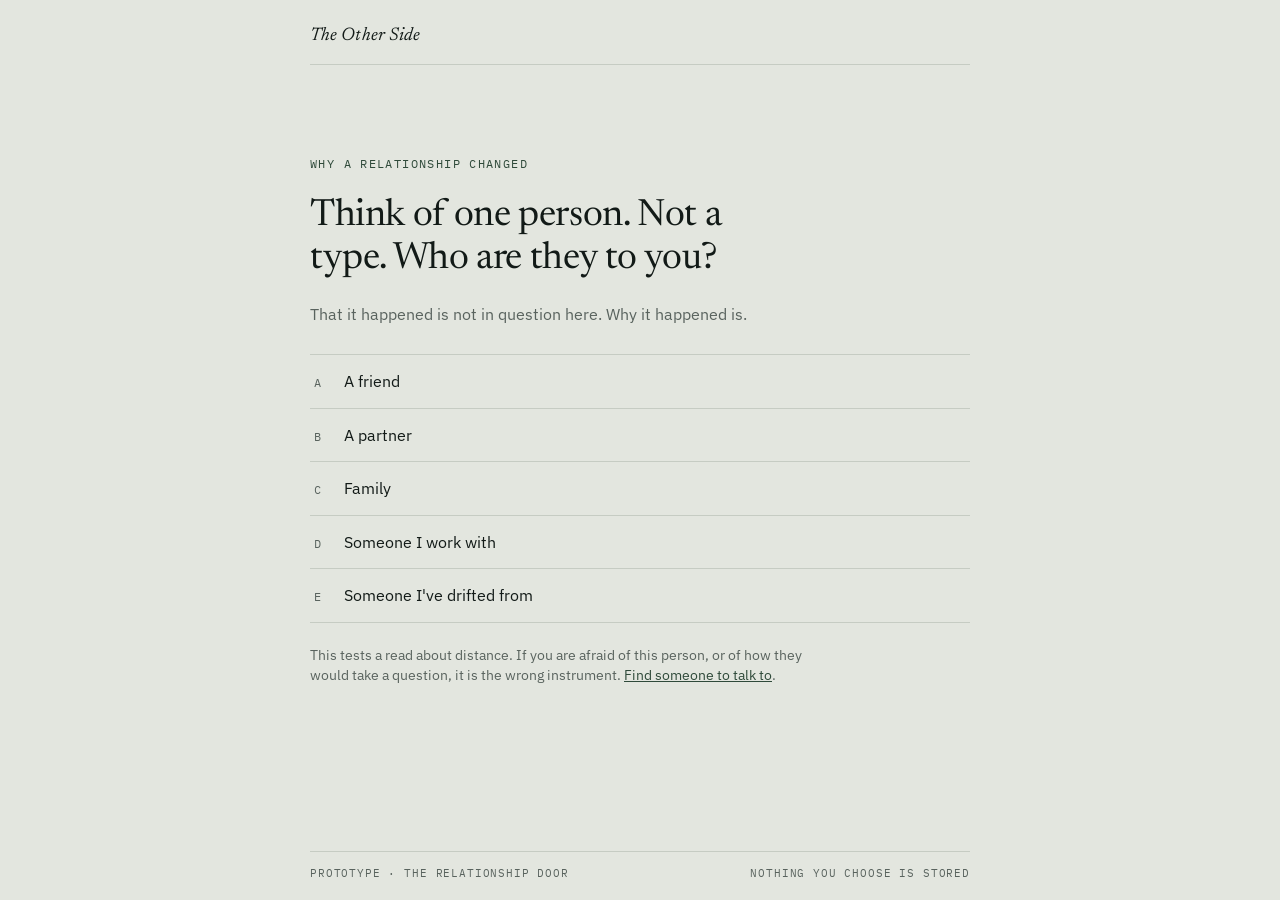
==== commit 2a76b855: "Start the session on its first real question; label the button with the open direction Co-Authored-B" ====
--- a/session/index.html
+++ b/session/index.html
@@ -229,7 +229,7 @@
 var COND_MET={lose:["q1","me"],over:["q2","all"],prio:["q2","others"],avoid:["q3","group"],mine:["q4","yes"]};
 
 var S;
-function reset(){ S={know:{},base:{},after:{},marked:[],notes:[]}; recap.textContent=""; restartBtn.hidden=true; open(); }
+function reset(){ S={know:{},base:{},after:{},marked:[],notes:[]}; recap.textContent=""; restartBtn.hidden=true; who(); }
 restartBtn.addEventListener("click",reset);
 
 function esc(s){return String(s).replace(/&/g,"&amp;").replace(/</g,"&lt;").replace(/>/g,"&gt;")}
@@ -333,25 +333,12 @@
 }
 
 /* ---------- screens ---------- */
-function open(){
-  ask({p:0,q:"You probably have a theory about something you don't fully understand.",sub:"Pick one.",
-    options:[
-      {v:"x",l:"Why someone behaves the way they do",off:1,note:"Not open yet"},
-      {v:"rel",l:"Why a relationship changed"},
-      {v:"x",l:"Why something succeeded, failed or caught on",off:1,note:"Not open yet"},
-      {v:"x",l:"Why people believe something you don't",off:1,note:"Not open yet"},
-      {v:"x",l:"Why you keep making the same mistake",off:1,note:"Not open yet"},
-      {v:"x",l:"Something you think everyone else is getting wrong",off:1,note:"Not open yet"},
-      {v:"x",l:"A belief you'd be uncomfortable finding out is wrong",off:1,note:"Not open yet"}
-    ],
-    next:function(){restartBtn.hidden=false;who()}});
-}
 function who(){
-  ask({p:.03,kicker:"Anchor",q:"Think of one person. Not a type. Who are they to you?",
+  ask({p:0,kicker:"Why a relationship changed",q:"Think of one person. Not a type. Who are they to you?",
     sub:"That it happened is not in question here. Why it happened is.",
     options:[{v:"Friend",l:"A friend"},{v:"Partner",l:"A partner"},{v:"Family",l:"Family"},{v:"Colleague",l:"Someone I work with"},{v:"Drifted",l:"Someone I've drifted from"}],
     foot:'This tests a read about distance. If you are afraid of this person, or of how they would take a question, it is the wrong instrument. <a href="https://findahelpline.com" target="_blank" rel="noopener">Find someone to talk to</a>.',
-    next:function(v){S.whoR=v;setRecap();what()}});
+    next:function(v){S.whoR=v;restartBtn.hidden=false;setRecap();what()}});
 }
 function what(){
   ask({p:.06,kicker:"Anchor",q:"What would you point to?",
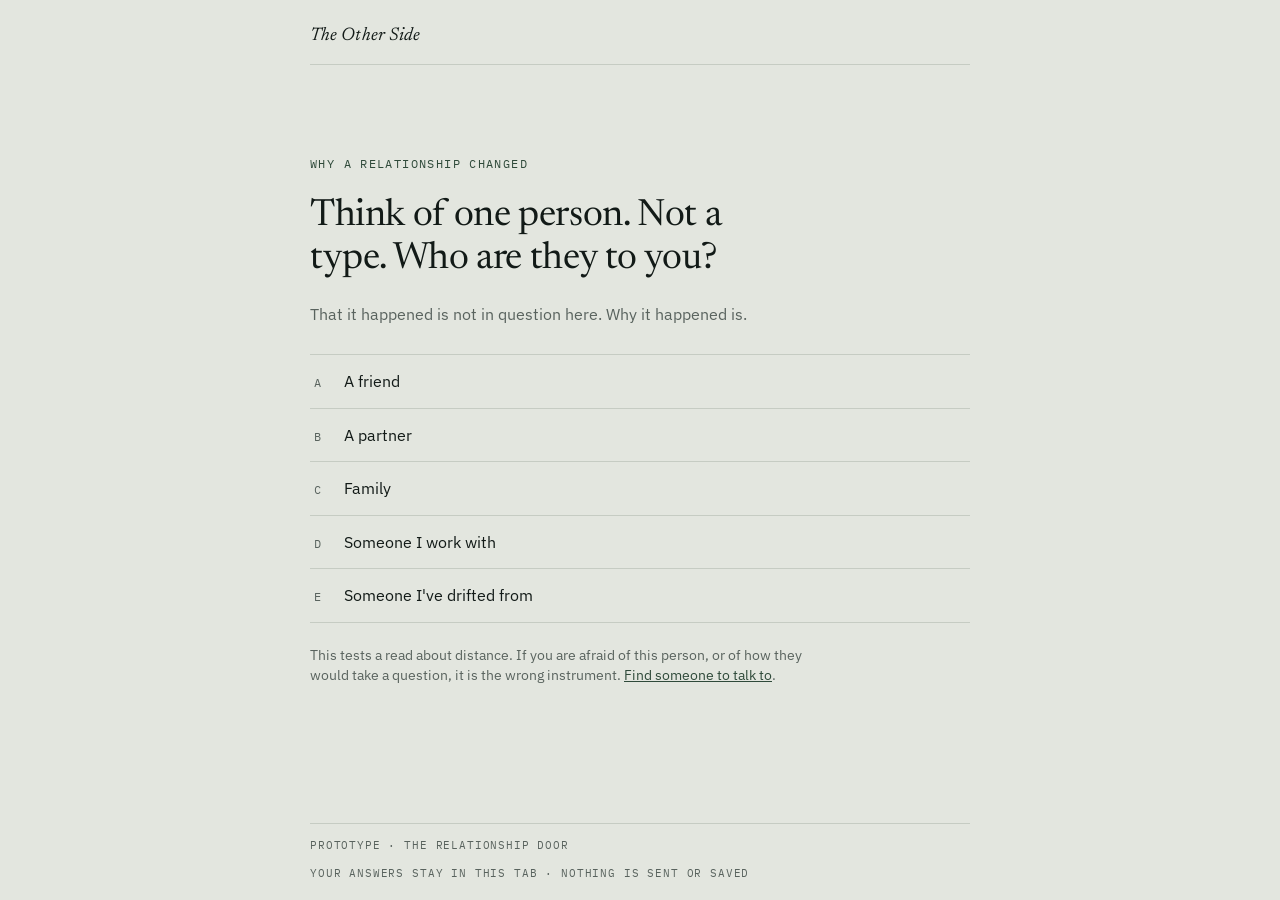
==== commit 19cd3c84: "Landing page: say what the product is, make the example an interactive demonstration, show a concret" ====
--- a/session/index.html
+++ b/session/index.html
@@ -143,7 +143,7 @@
     <div class="recap" id="recap"></div>
   </header>
   <main id="stage"></main>
-  <footer><span>Prototype · the relationship door</span><span>Nothing you choose is stored</span></footer>
+  <footer><span>Prototype · the relationship door</span><span>Your answers stay in this tab · Nothing is sent or saved</span></footer>
 </div>
 
 <script>
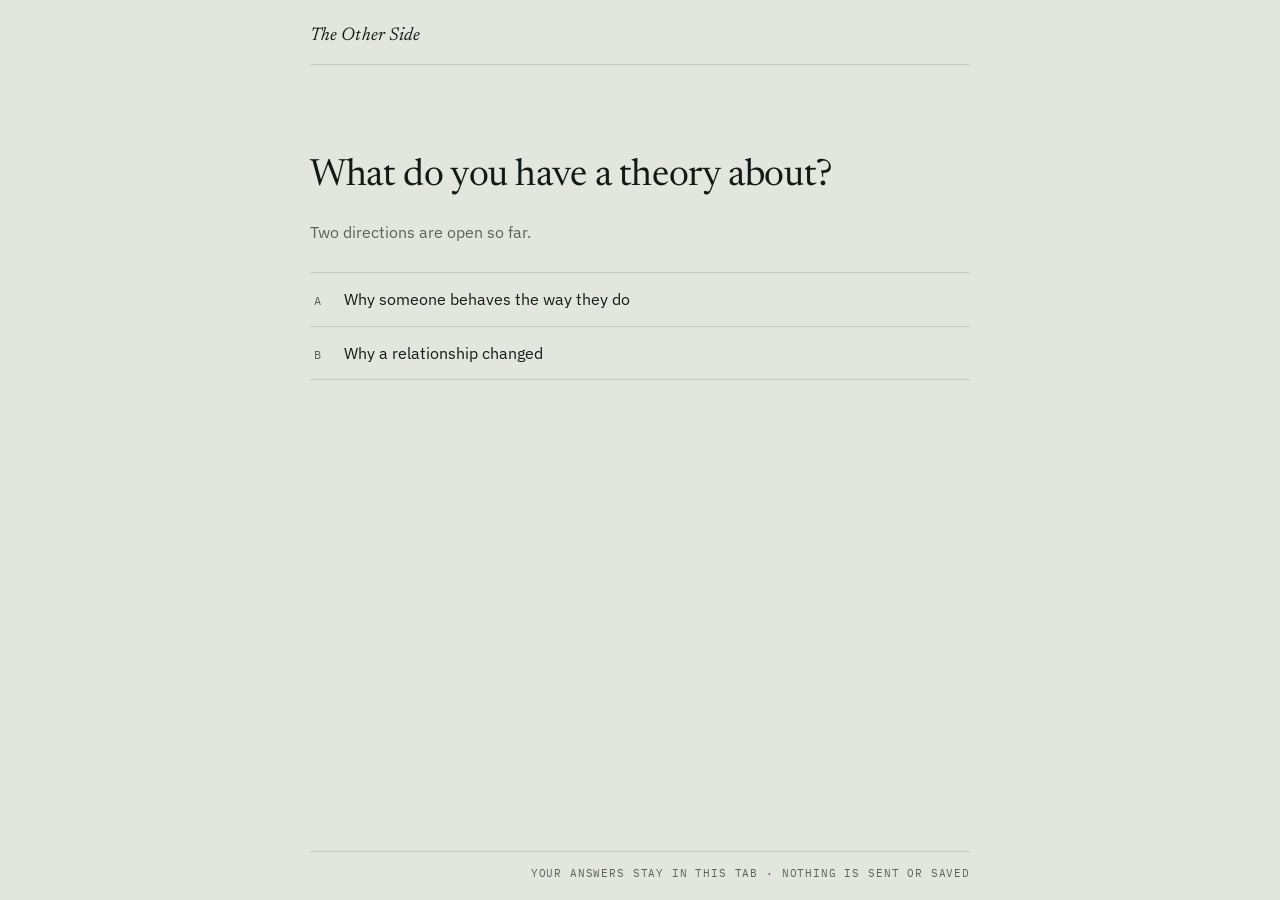
==== commit 92c8c8b4: "Add the 'why someone behaves the way they do' direction; sessions are now door configs in session.js" ====
--- a/session/index.html
+++ b/session/index.html
@@ -3,7 +3,7 @@
 <head>
 <meta charset="utf-8">
 <meta name="viewport" content="width=device-width, initial-scale=1, viewport-fit=cover">
-<meta name="description" content="A short session: one belief about one person, set against its alternatives.">
+<meta name="description" content="A short session: one thing you are sure about, set against its alternatives.">
 <link rel="icon" href="../favicon.svg" type="image/svg+xml">
 <title>A session · The Other Side</title>
 <link rel="stylesheet" href="https://fonts.googleapis.com/css2?family=IBM+Plex+Mono:wght@400;500&family=IBM+Plex+Sans:wght@400;500&family=Newsreader:ital,opsz,wght@0,6..72,400;0,6..72,500;1,6..72,400&display=swap">
@@ -143,558 +143,9 @@
     <div class="recap" id="recap"></div>
   </header>
   <main id="stage"></main>
-  <footer><span>Prototype · the relationship door</span><span>Your answers stay in this tab · Nothing is sent or saved</span></footer>
+  <footer><span id="door-label"></span><span>Your answers stay in this tab · Nothing is sent or saved</span></footer>
 </div>
 
-<script>
-(function(){
-"use strict";
-var stage=document.getElementById("stage"), prog=document.getElementById("prog"),
-    recap=document.getElementById("recap"), restartBtn=document.getElementById("restart");
-var LETTERS="ABCDEFGHIJ";
-var LEVELS=["","Almost impossible","Unlikely","Plausible","Likely","Almost certainly"];
-var NUM=["no","one","two","three","four","five","six"];
-
-/* us: the explanation is about the two of you (or about you). painful: hard to have confirmed. */
-var M={
-  lose:{s:"They're losing interest.",n:"Losing interest",us:1,painful:1,
-        pred:"You start most contact. Replies get shorter. Little is offered back.",
-        cond:"I start every contact and nothing comes back"},
-  over:{s:"They're overwhelmed.",n:"Overwhelmed",us:0,
-        pred:"It is the same with most people, outside a few fixed commitments. Contact is thin but not cold.",
-        cond:"It's the same with everyone in their life"},
-  prio:{s:"They want this, but don't prioritize it.",n:"Not a priority",us:1,painful:1,
-        pred:"They turn up for other people. You get what is left over, and changes come late.",
-        cond:"Other people still get their time"},
-  avoid:{s:"They're avoiding telling me something.",n:"Avoiding something",us:1,painful:1,
-        pred:"Fine in a group or by message. It is time alone with you that falls through.",
-        cond:"It's easier for them when other people are there"},
-  upset:{s:"They're upset with me.",n:"Upset with me",us:1,painful:1,
-        pred:"Cool with you, normal with others. It began at a point you could name."},
-  mine:{s:"My expectations changed, not their behavior.",n:"My expectations",us:1,
-        pred:"Their behavior is close to what it was. You are the one reaching more.",
-        cond:"I'm reaching out more than I used to"}
-};
-var IDS=["lose","over","prio","avoid","upset","mine"];
-
-var CHAIN={
-  real:"The change is in them, not in what I expect.",
-  choice:"It's a choice they are making.",
-  us:"It's about the two of us, not about their life.",
-  feel:"What they do shows what they feel.",
-  enough:"I know enough to tell these explanations apart.",
-  mem:"I remember accurately how things used to be."
-};
-var CHAIN_SHOWN=["real","choice","us","feel","enough"];
-/* what has to be true for each read, and what it says is not true */
-var NEEDS={lose:["real","us","feel"],over:["real"],prio:["real","choice","us"],avoid:["real","choice"],upset:["real","us"],mine:[]};
-var DENIES={over:"us",mine:"real"};
-
-/* this tool's assumptions about what each reported observation fits: 1 fits, -1 fits less well, absent = doesn't separate */
-var QS=["q1","q2","q3","q4"];
-var Q={
-  q1:{q:"After a lapse, who makes the next move?",col:"Next move",
-      o:[["me","Always me"],["them","Sometimes them"],["dk","I don't know"]],
-      fit:{me:{lose:1,prio:1,upset:1,mine:1},them:{lose:-1,mine:1}},
-      fact:{me:"you make every next move",them:"they sometimes make the next move"},
-      say:{me:"That fits losing interest. It also fits not being a priority, and someone with nothing left to give. On its own it separates very little.",
-           them:"Losing interest fits that less well. It is closer to what you would see if their behavior had not changed much.",
-           dk:"Unknown. This would have helped separate losing interest from the rest."},
-      unk:"who makes the next move"},
-  q2:{q:"Is it the same with other people in their life?",col:"With others",
-      o:[["all","Yes, with everyone"],["others","No, other people still get their time"],["dk","I don't know"]],
-      fit:{all:{over:1,lose:-1,prio:-1,avoid:-1,upset:-1},others:{over:-1,prio:1,lose:1,avoid:1,upset:1}},
-      fact:{all:"it is the same with everyone in their life",others:"other people still get their time"},
-      say:{all:"Then it is not specific to you. Overwhelmed fits. The explanations about the two of you fit less well.",
-           others:"Then it is not the same across the board. Overwhelmed fits less well, though people under strain do keep some commitments and drop others.",
-           dk:"Unknown. This is the fact that best separates overwhelmed from the explanations about the two of you."},
-      unk:"whether it is the same with other people"},
-  q3:{q:"Is it different when other people are around?",col:"In company",
-      o:[["group","Yes, it's easier in a group"],["same","No, it's the same either way"],["dk","I don't know"]],
-      fit:{group:{avoid:1,prio:1},same:{avoid:-1}},
-      fact:{group:"it is easier when other people are there",same:"it is the same alone or in company"},
-      say:{group:"That fits avoiding time alone with you. It doesn't rule out waning interest; low-cost contact is often what lasts longest.",
-           same:"Then there is nothing particular about time alone. Avoidance fits less well.",
-           dk:"Unknown. This is the fact that would point to avoidance."},
-      unk:"whether it is different in company"},
-  q4:{q:"Are you reaching out more than you used to?",col:"Your reach",
-      o:[["yes","Yes"],["no","No"],["dk","I don't know"]],
-      fit:{yes:{mine:1},no:{mine:-1}},
-      fact:{yes:"you are reaching out more than you used to",no:"you are reaching out no more than you used to"},
-      say:{yes:"Then your reach has grown. That can be a cause of the gap or a response to it. This answer doesn't say which.",
-           no:"Then your side hasn't changed much. “My expectations changed” fits less well.",
-           dk:"Unknown. Without a baseline it is hard to say who changed."},
-      unk:"whether you are reaching out more than you used to"}
-};
-var COND_MET={lose:["q1","me"],over:["q2","all"],prio:["q2","others"],avoid:["q3","group"],mine:["q4","yes"]};
-
-var S;
-function reset(){ S={know:{},base:{},after:{},marked:[],notes:[]}; recap.textContent=""; restartBtn.hidden=true; who(); }
-restartBtn.addEventListener("click",reset);
-
-function esc(s){return String(s).replace(/&/g,"&amp;").replace(/</g,"&lt;").replace(/>/g,"&gt;")}
-function cap(s){return s.charAt(0).toUpperCase()+s.slice(1)}
-function pct(v){return (Math.max(1,Math.min(5,v))-1)/4*100}
-function setProg(p){prog.style.width=(p*100)+"%"}
-function show(html){stage.classList.remove("in");stage.innerHTML=html;void stage.offsetWidth;stage.classList.add("in");window.scrollTo(0,0)}
-function setRecap(){var a=[];if(S.whoR)a.push(S.whoR);if(S.whatR)a.push(S.whatR);if(S.countR)a.push(S.countR);recap.textContent=a.join("  ·  ")}
-function fitOf(k,id){var a=S.know[k];if(!a||a==="dk")return null;return (Q[k].fit[a]||{})[id]||0}
-function saysDoes(){return S.whatR==="Says one thing, does another"}
-
-var keyHandler=null;
-document.addEventListener("keydown",function(e){
-  if(e.metaKey||e.ctrlKey||e.altKey)return;
-  if(keyHandler)keyHandler(e);
-});
-
-function head(o){
-  return (o.kicker?'<div class="kicker">'+esc(o.kicker)+'</div>':'')+
-         (o.pre?'<div class="pre">'+o.pre+'</div>':'')+
-         '<h1>'+esc(o.q)+'</h1>'+(o.sub?'<p class="sub">'+esc(o.sub)+'</p>':'');
-}
-function contBtn(label){return '<button class="go" type="button">'+(label||"Continue")+'<span>↵</span></button>'}
-function wireGo(next){
-  var b=stage.querySelector(".go");
-  b.addEventListener("click",function(){keyHandler=null;next()});
-  keyHandler=function(e){if(e.key==="Enter"&&!b.disabled){e.preventDefault();b.click()}};
-  return b;
-}
-function animateGauge(root){
-  requestAnimationFrame(function(){requestAnimationFrame(function(){
-    root.querySelectorAll(".g-dot[data-to]").forEach(function(d){d.style.left=d.getAttribute("data-to")+"%"});
-  })});
-}
-function addReply(html,next){
-  var r=document.createElement("div");r.className="reply";r.innerHTML=html+contBtn();
-  stage.appendChild(r);
-  var b=r.querySelector(".go");b.addEventListener("click",function(){keyHandler=null;next()});
-  keyHandler=function(e){if(e.key==="Enter"){e.preventDefault();b.click()}};
-  r.scrollIntoView({block:"nearest",behavior:"smooth"});
-}
-
-/* single-choice screen */
-function ask(o){
-  if(o.p!=null)setProg(o.p);
-  var h=head(o)+'<div class="opts">';
-  var k=0;
-  o.options.forEach(function(op,i){
-    var dis=op.off?' disabled':'';
-    var key=op.off?"":LETTERS[k++];
-    h+='<button class="opt" type="button" data-i="'+i+'" data-k="'+key+'" aria-pressed="false"'+dis+'><span class="k">'+key+'</span><span class="t">'+esc(op.l)+(op.note?'<span class="n">'+esc(op.note)+'</span>':'')+'</span></button>';
-  });
-  h+='</div>'+(o.foot?'<p class="note">'+o.foot+'</p>':'');
-  show(h);
-  var box=stage.querySelector(".opts"), btns=[].slice.call(box.querySelectorAll(".opt"));
-  function pick(b){
-    if(box.classList.contains("done"))return;
-    var op=o.options[+b.getAttribute("data-i")];
-    b.setAttribute("aria-pressed","true");box.classList.add("done");
-    btns.forEach(function(x){x.disabled=true});
-    keyHandler=null;
-    var rep=o.respond?o.respond(op.v):null;
-    if(rep){addReply(rep,function(){o.next(op.v)})}
-    else setTimeout(function(){o.next(op.v)},220);
-  }
-  btns.forEach(function(b){b.addEventListener("click",function(){pick(b)})});
-  keyHandler=function(e){
-    var key=e.key.toUpperCase();
-    var b=btns.filter(function(x){return x.getAttribute("data-k")===key&&!x.disabled})[0];
-    if(b){e.preventDefault();pick(b)}
-  };
-}
-
-/* a screen of five-step scales; pre holds starting values, was shows what they were */
-function rateScreen(o){
-  setProg(o.p);
-  var h=head(o)+'<div class="ends"><span>Impossible</span><span>Certain</span></div><div class="rate">';
-  o.ids.forEach(function(id){
-    h+='<div class="rrow" data-id="'+id+'"><div class="nm">'+esc(M[id].s)+'<span class="lv"></span></div><div class="scale" role="group" aria-label="'+esc(M[id].n)+'">';
-    for(var i=1;i<=5;i++)h+='<button type="button" data-v="'+i+'" aria-pressed="false" aria-label="'+LEVELS[i]+'"></button>';
-    h+='</div></div>';
-  });
-  h+='</div>'+contBtn();
-  show(h);
-  var go=stage.querySelector(".go"), got={};
-  function label(row,id){
-    var t=LEVELS[got[id]]||"";
-    if(o.was&&got[id]&&o.was[id]!==got[id])t+=" · was "+LEVELS[o.was[id]];
-    row.querySelector(".lv").textContent=t;
-  }
-  stage.querySelectorAll(".rrow").forEach(function(row){
-    var id=row.getAttribute("data-id"), bs=[].slice.call(row.querySelectorAll(".scale button"));
-    function set(v){got[id]=v;bs.forEach(function(x){x.setAttribute("aria-pressed",+x.getAttribute("data-v")===v?"true":"false")});label(row,id);
-      go.disabled=Object.keys(got).length<o.ids.length;}
-    bs.forEach(function(b){b.addEventListener("click",function(){set(+b.getAttribute("data-v"))})});
-    if(o.pre&&o.pre[id])set(o.pre[id]);
-  });
-  go.disabled=Object.keys(got).length<o.ids.length;
-  go.addEventListener("click",function(){keyHandler=null;o.next(got)});
-  keyHandler=function(e){if(e.key==="Enter"&&!go.disabled){e.preventDefault();go.click()}};
-}
-
-/* ---------- screens ---------- */
-function who(){
-  ask({p:0,kicker:"Why a relationship changed",q:"Think of one person. Not a type. Who are they to you?",
-    sub:"That it happened is not in question here. Why it happened is.",
-    options:[{v:"Friend",l:"A friend"},{v:"Partner",l:"A partner"},{v:"Family",l:"Family"},{v:"Colleague",l:"Someone I work with"},{v:"Drifted",l:"Someone I've drifted from"}],
-    foot:'This tests a read about distance. If you are afraid of this person, or of how they would take a question, it is the wrong instrument. <a href="https://findahelpline.com" target="_blank" rel="noopener">Find someone to talk to</a>.',
-    next:function(v){S.whoR=v;restartBtn.hidden=false;setRecap();what()}});
-}
-function what(){
-  ask({p:.06,kicker:"Anchor",q:"What would you point to?",
-    options:[{v:"Cancels plans",l:"They cancel plans"},{v:"Gone quiet",l:"They've gone quiet"},{v:"Says one thing, does another",l:"They say one thing and do another"},{v:"Stopped asking",l:"They stopped asking about my life"}],
-    next:function(v){S.whatR=v;setRecap();count()}});
-}
-function count(){
-  ask({p:.1,kicker:"Anchor",q:"How many times?",
-    options:[{v:"1–2 times",l:"Once or twice"},{v:"3–5 times",l:"Three to five"},{v:"5+ times",l:"More than five"},{v:"Uncounted",l:"I haven't counted"}],
-    respond:function(v){
-      if(v==="1–2 times")return "<p>Two is a thin sample. Keep that in mind when you rate your confidence.</p>";
-      if(v==="Uncounted")return "<p>Then the number isn't what you are going on. We'll find what is.</p>";
-      return null;},
-    next:function(v){S.countR=v;setRecap();read()}});
-}
-function read(){
-  var ops=IDS.map(function(id){return {v:id,l:M[id].s}});
-  ops.push({v:"other",l:"Something else, or more than one of these."});
-  ops.push({v:"dk",l:"I don't know."});
-  ask({p:.14,kicker:"Your read",q:"And your read?",options:ops,
-    respond:function(v){
-      if(v==="dk")return "<p>Fair. Then there is no read to test. We can still see what your answers separate.</p>";
-      if(v==="other")return "<p>Then this list may not hold your explanation, and more than one can be true at once. We can still see what your answers separate.</p>";
-      return null;},
-    next:function(v){
-      if(v==="dk"||v==="other"){S.read=null;rate();return}
-      S.read=v;conf()}});
-}
-function conf(){
-  ask({p:.18,kicker:"Your read",pre:"<strong>"+esc(M[S.read].s)+"</strong>",q:"How sure are you?",
-    options:[{v:5,l:"Almost certainly"},{v:4,l:"Likely"},{v:3,l:"Plausible"},{v:2,l:"It's a guess"}],
-    next:function(v){S.conf=v;S.confL=v===2?"A guess":LEVELS[v];S.base[S.read]=v;rate()}});
-}
-function rate(){
-  var ids=IDS.filter(function(id){return id!==S.read});
-  rateScreen({p:.23,kicker:"What else could explain this",q:S.read?"Rate the other "+NUM[ids.length]+".":"Rate all "+NUM[ids.length]+".",
-    sub:"From almost impossible to almost certainly. More than one can be true.",ids:ids,
-    next:function(got){ids.forEach(function(id){S.base[id]=got[id]});story()}});
-}
-
-function story(){
-  var hi=IDS.filter(function(id){return S.base[id]>=4}), thr=" Likely or higher";
-  if(!hi.length){var mx=Math.max.apply(null,IDS.map(function(id){return S.base[id]}));hi=IDS.filter(function(id){return S.base[id]===mx});thr=" highest"}
-  var n=hi.length, inIt=hi.filter(function(id){return M[id].us}).length;
-  var first, q;
-  if(inIt===n){first=n===1?"The explanation you rate"+thr+" is about the two of you.":"The "+NUM[n]+" explanations you rate"+thr+" are all about the two of you.";q="What tells you it is about the two of you?"}
-  else if(inIt===0){first=n===1?"The explanation you rate"+thr+" doesn't involve you.":"None of the explanations you rate"+thr+" involves you.";q="What tells you that?"}
-  else {first="Of the "+NUM[n]+" explanations you rate"+thr+", "+NUM[inIt]+(inIt===1?" is":" are")+" about the two of you.";q="What tells you which it is?"}
-  var central=inIt>0;
-  var ops=central?
-    [{v:"only",l:"It happens only with me"},{v:"after",l:"It started after something between us"},{v:"told",l:"They told me"},{v:"none",l:"Nothing specific. It's my reading."}]:
-    [{v:"all",l:"It's the same with everyone"},{v:"life",l:"It started with something in their life"},{v:"told",l:"They told me"},{v:"none",l:"Nothing specific. It's my reading."}];
-  ask({p:.29,kicker:"Your place in the story",pre:"<strong>"+first+"</strong>",q:q,options:ops,
-    respond:function(v){
-      if(v==="only"||v==="all")return "<p>That would be real evidence. We'll come back to whether you know it.</p>";
-      if(v==="after"||v==="life")return "<p>A date is something that can be checked.</p>";
-      if(v==="told")return saysDoes()?"<p>Then you have their account. Whether it matches what they do is the thing you came in with.</p>":"<p>Then you have their account of it.</p>";
-      return "<p>Then your place in this story is an assumption. It may still be right.</p>";},
-    next:function(v){S.storyEv=v;if(S.read)chain();else know(0)}});
-}
-
-function chain(){
-  setProg(.35);
-  var h=head({kicker:"Assumptions",pre:"<strong>"+esc(M[S.read].s)+"</strong>",q:"Which of these are you assuming?",sub:"Mark every one that applies."})+'<div class="opts">';
-  CHAIN_SHOWN.forEach(function(k,i){h+='<button class="opt" type="button" data-c="'+k+'" data-k="'+LETTERS[i]+'" aria-pressed="false"><span class="k">'+LETTERS[i]+'</span><span class="t">'+esc(CHAIN[k])+'</span></button>'});
-  h+='</div>'+contBtn();
-  show(h);
-  var btns=[].slice.call(stage.querySelectorAll(".opt")), go=stage.querySelector(".go");
-  btns.forEach(function(b){b.addEventListener("click",function(){b.setAttribute("aria-pressed",b.getAttribute("aria-pressed")==="true"?"false":"true")})});
-  go.addEventListener("click",function(){
-    keyHandler=null;
-    S.marked=btns.filter(function(b){return b.getAttribute("aria-pressed")==="true"}).map(function(b){return b.getAttribute("data-c")});
-    chainBack();
-  });
-  keyHandler=function(e){
-    if(e.key==="Enter"){e.preventDefault();go.click();return}
-    var b=btns.filter(function(x){return x.getAttribute("data-k")===e.key.toUpperCase()})[0];
-    if(b){e.preventDefault();b.click()}
-  };
-}
-function chainBack(){
-  var need=NEEDS[S.read], has=function(k){return S.marked.indexOf(k)>-1};
-  var hit=need.filter(has), miss=need.filter(function(k){return !has(k)});
-  var pre;
-  if(!need.length)pre="<strong>Your read needs none of these to be true.</strong> It says the change is in what you expect.";
-  else if(!miss.length)pre="<strong>Your read needs "+NUM[need.length]+" of these to be true. You marked "+(need.length===1?"it":"all of them")+".</strong>";
-  else pre="<strong>Your read needs "+NUM[need.length]+" of these to be true. You marked "+(hit.length?NUM[hit.length]:"none")+".</strong><br>Unmarked: "+miss.map(function(k){return esc(CHAIN[k].replace(/\.$/,""))}).join("; ")+".";
-  var deny=DENIES[S.read];
-  if(deny&&has(deny)){pre+="<br>You also marked “"+esc(CHAIN[deny].replace(/\.$/,""))+".” Your read says the opposite.";S.notes.push("You marked an assumption your own read denies.")}
-  if(!has("enough"))pre+="<br>You left “I know enough to tell these apart” unmarked. The rest of this session tests that.";
-  var opts=need.length?need:["mem"];
-  if(opts.length===1){S.work=opts[0];
-    show(head({kicker:"Assumptions",pre:pre,q:"One assumption carries the most weight."})+'<p class="sub">'+esc(CHAIN[S.work])+'</p>'+contBtn());setProg(.4);
-    wireGo(findable);return;}
-  ask({p:.4,kicker:"Assumptions",pre:pre,q:"Which one is doing the most work?",
-    options:opts.map(function(k){return {v:k,l:CHAIN[k]}}),
-    next:function(v){S.work=v;findable()}});
-}
-function findable(){
-  ask({p:.44,kicker:"Assumptions",pre:"<strong>"+esc(CHAIN[S.work])+"</strong>",q:"Could you find that out?",
-    options:[{v:"ask",l:"By asking them one question"},{v:"watch",l:"By watching for a few weeks"},{v:"hard",l:"I could ask, but I wouldn't get a straight answer"},{v:"no",l:"It can't be known"}],
-    respond:function(v){
-      if(v==="no")return "<p>Then something unknowable is doing the most work. Your confidence should carry that.</p>";
-      if(v==="hard")return "<p>Then asking is not a cheap test here. That is worth knowing in itself.</p>";
-      return null;},
-    next:function(v){S.findable=v;if(v==="no"||v==="hard"){S.asked="na";carry()}else asked()}});
-}
-function asked(){
-  ask({p:.48,kicker:"Assumptions",q:"Have you?",
-    options:[{v:"yes",l:"Yes"},{v:"no",l:"No"},{v:"half",l:"Not directly"}],
-    respond:function(v){
-      if(v==="yes")return saysDoes()?"<p>Then you have their account. Whether it matches what they do is the thing you came in with.</p>":"<p>Then you have their answer. Keep what they said separate from what you concluded.</p>";
-      if(S.findable==="ask")return "<p>The assumption your read leans on most is one question away. It is still unasked. That is usually about the answer, not the question.</p>";
-      return "<p>It would take a few weeks to see. Until then this part is a guess. Watching is slower than asking and easier to misread.</p>";},
-    next:function(v){S.asked=v;carry()}});
-}
-
-function carry(){
-  ask({p:.52,kicker:"Evidence",q:"What is carrying your confidence?",
-    options:[{v:"count",l:"The number of times"},{v:"how",l:"How they do it"},{v:"me",l:"That I'm always the one who reaches out"},{v:"life",l:"Something I know about their life"},{v:"feel",l:"A feeling"}],
-    respond:function(v){
-      if(v==="count")return "<p>How often it happens tells you it is a pattern. It doesn't tell you which pattern: the same count is compatible with every explanation here.</p>";
-      if(v==="how")return "<p>That can separate them. A late excuse and a worn-out apology point different ways. It is usable evidence, if you can say which you saw.</p>";
-      if(v==="me")return "<p>That fits losing interest. It also fits not being a priority, and someone with nothing left to give. It separates less than it feels like it does.</p>";
-      if(v==="life")return "<p>That is direct evidence, if it is something you know and not something you have assumed.</p>";
-      return "<p>A feeling is a summary of evidence you haven't itemized. It may be right. It can't be checked until you unpack it.</p>";},
-    next:function(v){S.carry=v;predict()}});
-}
-
-function predict(){
-  var h='<dl class="preds">';
-  IDS.forEach(function(id){h+='<div'+(id===S.read?' class="mine"':'')+'><dt>'+esc(M[id].n)+'</dt><dd>'+esc(M[id].pred)+'</dd></div>'});
-  h+='</dl>';
-  /* only offer conditions that would count against the read */
-  var ops=IDS.filter(function(id){
-    if(id===S.read||!COND_MET[id])return false;
-    var c=COND_MET[id];return ((Q[c[0]].fit[c[1]]||{})[S.read]||0)<=0;
-  }).map(function(id){return {v:id,l:M[id].cond}});
-  ops.push({v:"none",l:"None of these would move me"});
-  ask({p:.57,kicker:"What each explanation predicts",pre:"If each were true, this is roughly what you would expect to see. These are this tool's assumptions, not facts about this person."+h,
-    q:"Which of these, if you saw it, would move you off your read?",options:ops,
-    respond:function(v){return v==="none"?"<p>Noted. Then nothing on this list could test your read.</p>":null},
-    next:function(v){S.cond=v;know(0)}});
-}
-
-function know(i){
-  if(i>=QS.length){due();return}
-  var key=QS[i], q=Q[key];
-  ask({p:.62+i*.04,kicker:"Do you know that?",q:q.q,options:q.o.map(function(o){return {v:o[0],l:o[1]}}),
-    respond:function(v){
-      S.know[key]=v;
-      var extra="";
-      var bears=S.read&&Object.keys(q.fit).some(function(a){return q.fit[a][S.read]});
-      if(v==="dk"&&bears&&S.conf>=4&&!S.dkSaid){S.dkSaid=1;extra+="<p class=\"small\">You rated your read "+S.confL+" without it.</p>"}
-      if(key==="q1"&&S.carry==="me"&&v==="them"){extra+="<p class=\"small\">Earlier you said you are always the one who reaches out. That was carrying your confidence.</p>";S.notes.push("What you said was carrying your confidence didn't match a later answer.")}
-      if(key==="q2"){
-        if(S.storyEv==="only"&&v!=="others"){extra+="<p class=\"small\">Earlier you said it happens only with you.</p>";S.notes.push("You said it happens only with you, then didn't confirm it.")}
-        if(S.storyEv==="all"&&v!=="all"){extra+="<p class=\"small\">Earlier you said it's the same with everyone.</p>";S.notes.push("You said it is the same with everyone, then didn't confirm it.")}
-      }
-      return "<p>"+q.say[v]+"</p>"+extra;},
-    next:function(){know(i+1)}});
-}
-
-function condState(){
-  if(!S.cond||S.cond==="none")return "none";
-  var c=COND_MET[S.cond], a=S.know[c[0]];
-  return a===c[1]?"met":(a==="dk"?"unknown":"unmet");
-}
-function due(){
-  if(!S.read){fitScreen();return}
-  if(condState()!=="met"){oppose();return}
-  ask({p:.8,kicker:"Your condition",pre:"You said this would move you off your read:<br><strong>"+esc(M[S.cond].cond)+".</strong><br>By your own account, it's true.",
-    q:"Does it?",options:[{v:"yes",l:"Yes"},{v:"no",l:"No"},{v:"less",l:"It counts for less than I said"}],
-    next:function(v){S.due=v;oppose()}});
-}
-
-/* the opposing case: specific to the read */
-function oppose(){
-  if(S.read==="lose"){foundation();return}
-  var ops=IDS.filter(function(id){return id!==S.read}).map(function(id){return {v:id,l:M[id].s}});
-  ops.push({v:"none",l:"None of them."});
-  ask({p:.83,kicker:"The other side",q:"Which rival is hardest to dismiss?",options:ops,
-    next:function(v){S.hard=v;fitScreen()}});
-}
-function foundation(){
-  ask({p:.83,kicker:"The other side",q:"Build the strongest case that this relationship matters to them as much as it ever did.",sub:"Choose its foundation. Only pick what is true.",
-    options:[{v:"say",l:"They keep saying they want to see me, and they don't have to."},
-             {v:"together",l:"When we are together, nothing is different."},
-             {v:"everyone",l:"They've been like this with everyone lately."},
-             {v:"counted",l:"They have shown up when it counted."},
-             {v:"none",l:"I can't build it from these."}],
-    respond:function(v){
-      if(v==="none")return "<p>Then none of these is available to you. That counts. It is an absence of counter-evidence, not proof.</p>";
-      if(v==="everyone"&&S.know.q2==="others")return "<p>A few answers ago you said other people still get their time. Both can't be true, so the case can't stand on this.</p>";
-      if(v==="everyone"&&S.know.q2==="dk")return "<p>A few answers ago you didn't know whether it was the same with other people. The case now rests on it.</p>";
-      return null;},
-    next:function(v){
-      S.found=v;
-      if(v==="everyone"&&S.know.q2==="others"){S.found="conflict";S.notes.push("You built the opposing case on something you had already said was not true.");fitScreen();return}
-      if(v==="everyone"&&S.know.q2==="dk")S.notes.push("The opposing case you built rests on a fact you said you didn't know.");
-      /* when the complaint is that words and actions don't match, don't ask them to argue the words */
-      if(v==="none"||saysDoes())fitScreen();else defend()}});
-}
-function defend(){
-  ask({p:.86,kicker:"The other side",pre:"Your original read answers it:<br><strong>“They're losing interest. Words are cheap. Look at what they do.”</strong>",
-    q:"Does any response hold?",
-    options:[{v:"a",l:"I've been counting the misses, not the times they came through."},
-             {v:"b",l:"They keep saying it, and saying it costs them something too."},
-             {v:"none",l:"No. My read stands."}],
-    next:function(v){S.defend=v;fitScreen()}});
-}
-
-function fitScreen(){
-  setProg(.9);
-  var order=(S.read?[S.read]:[]).concat(IDS.filter(function(id){return id!==S.read}));
-  var h='<div class="kicker">What your answers fit</div><h1>Here is how the four things you reported sit against each explanation.</h1>'+
-    '<div class="fitwrap"><table class="fit"><thead><tr><th scope="col"></th>'+QS.map(function(k){return '<th scope="col">'+Q[k].col+'</th>'}).join("")+'</tr></thead><tbody>';
-  order.forEach(function(id){
-    h+='<tr'+(id===S.read?' class="read"':'')+'><th scope="row">'+esc(M[id].n)+'</th>';
-    QS.forEach(function(k){var f=fitOf(k,id);
-      h+=f===null?'<td aria-label="unknown">?</td>':f>0?'<td class="f" aria-label="fits">●</td>':f<0?'<td class="l" aria-label="fits less well">○</td>':'<td aria-label="does not separate">·</td>'});
-    h+='</tr>';
-  });
-  h+='</tbody></table></div><div class="legend"><span>● fits</span><span>○ fits less well</span><span>· doesn\'t separate</span><span>? you don\'t know</span></div>'+
-    '<p class="note">These marks are this tool\'s assumptions about what each explanation predicts, applied to what you reported from memory. They are not facts about this person, and more than one explanation can be true.</p>'+contBtn();
-  show(h);wireGo(rerate);
-}
-function rerate(){
-  var order=(S.read?[S.read]:[]).concat(IDS.filter(function(id){return id!==S.read}));
-  rateScreen({p:.93,kicker:"Second rating",q:"Having seen that, rate all "+NUM[order.length]+" again.",sub:"Your first ratings are filled in. Change only what you would now change.",
-    ids:order,pre:S.base,was:S.base,next:function(got){S.after=got;findings()}});
-}
-
-function gauge(){
-  var order=(S.read?[S.read]:[]).concat(IDS.filter(function(id){return id!==S.read}));
-  var h='<div class="gauge" aria-label="Your first and second ratings">';
-  order.forEach(function(id){
-    var moved=S.after[id]!==S.base[id];
-    h+='<div class="g-row'+(id===S.read?' read':'')+'"><div class="g-name">'+(id===S.read?'<small>Your read</small>':'')+'<b>'+esc(M[id].n)+'</b></div><div class="g-track">';
-    for(var i=0;i<5;i++)h+='<s style="left:'+(i*25)+'%"></s>';
-    h+='<i class="g-ghost" style="left:'+pct(S.base[id])+'%"></i><i class="g-dot" style="left:'+pct(S.base[id])+'%" data-to="'+pct(S.after[id])+'"></i></div><div class="g-val'+(moved?' moved':'')+'">'+LEVELS[S.after[id]]+'</div></div>';
-  });
-  return h+'</div>';
-}
-function names(ids){var a=ids.map(function(id){return "“"+M[id].n+"”"});return a.length<2?a.join(""):a.slice(0,-1).join(", ")+" and "+a[a.length-1]}
-
-function findings(){
-  setProg(.96);
-  var a=S.after, b=S.base, r=S.read;
-  var mx=Math.max.apply(null,IDS.map(function(id){return a[id]})), tops=IDS.filter(function(id){return a[id]===mx});
-  var bmx=Math.max.apply(null,IDS.map(function(id){return b[id]}));
-  var dks=QS.filter(function(k){return S.know[k]==="dk"});
-  var kind;
-  if(!r)kind="noread";
-  else if(dks.length>=3)kind="open";
-  else if(tops.length===1&&tops[0]===r)kind=a[r]<b[r]?"lower":"held";
-  else if(tops.indexOf(r)>-1)kind="level";
-  else kind=b[r]<bmx?"inverted":"moved";
-  S.kind=kind;
-  var h1,lines=[];
-  /* what the audit turned up that a held read should carry */
-  var weak=[];
-  if(S.countR==="1–2 times")weak.push("it has happened once or twice");
-  if(S.carry==="feel")weak.push("what carries it is a feeling you haven't itemized");
-  if(S.asked==="no"||S.asked==="half")weak.push("the assumption it leans on is unchecked");
-  if(S.findable==="no")weak.push("the assumption it leans on can't be known");
-  if(S.cond==="none")weak.push("you named nothing that would move you");
-  if(S.due==="yes"&&r&&a[r]>=b[r])weak.push("you said your condition was met and moves you, and your rating didn't move");
-  if(dks.length)weak.push(NUM[dks.length]+" of the four facts "+(dks.length===1?"is":"are")+" unknown");
-
-  if(kind==="held"){
-    h1="Your read held.";
-    if(weak.length)lines.push("It is still your leading explanation. It has been tested less than your rating suggests: "+weak.join("; ")+".");
-    else lines.push("By your account it is the best-supported explanation here. That is your account, not theirs.");
-  }else if(kind==="lower"){
-    h1="Your read still leads, lower than you started.";
-    if(weak.length)lines.push("Also worth carrying: "+weak.join("; ")+".");
-  }else if(kind==="moved"){
-    h1="You now rate another explanation above your read.";
-    lines.push("Both ratings were yours. What came between them was seeing what your answers fit.");
-  }else if(kind==="inverted"){
-    h1="You bet on one explanation and rated another higher from the start.";
-    lines.push("That was true before any question was asked. The bet and the ratings were never the same view.");
-  }else if(kind==="level"){
-    h1="Your read is level with "+names(tops.filter(function(id){return id!==r}))+".";
-    lines.push("More than one of these can be true at once.");
-  }else if(kind==="open"){
-    h1="You don't have enough to know yet.";
-    lines.push("You answered “I don't know” to "+(dks.length===4?"all four":"three of the four")+" facts that separate these explanations.");
-  }else{
-    h1="You came in without a read.";
-    lines.push(tops.length===1?"After seeing what your answers fit, you rate "+names(tops)+" highest.":"After seeing what your answers fit, "+names(tops)+" are level at the top.");
-  }
-  if(r)lines.push("You came in saying something changed. Nothing here disputes that. The question was why.");
-  if((kind==="held"||kind==="lower")&&M[r].painful)lines.push("Held is not the same as welcome. It rests on your account; the rest is theirs to say.");
-  if(tops.indexOf("mine")>-1)lines.push("“My expectations changed” is a description, not a fault.");
-  if(S.hard&&S.hard!=="none")lines.push("Hardest rival to dismiss: “"+M[S.hard].n+".” You first rated it "+LEVELS[b[S.hard]]+(a[S.hard]!==b[S.hard]?", then "+LEVELS[a[S.hard]]:"")+".");
-  if(S.defend&&S.defend!=="none")lines.push("You could build a case that it still matters to them, from things you say are true.");
-  S.notes.forEach(function(n){lines.push(n)});
-  if(condState()==="unknown")lines.push("You named what would move you. You don't know whether it is true.");
-  if(S.due==="no"||S.due==="less")lines.push("Your condition was met and you "+(S.due==="no"?"did not move":"discounted it")+". That is allowed. It may mean the condition wasn't the real one.");
-
-  var lead=tops[0];
-  var fits=QS.filter(function(k){return fitOf(k,lead)>0}).map(function(k){return Q[k].fact[S.know[k]]});
-  var changed=IDS.filter(function(id){return a[id]!==b[id]}).map(function(id){return M[id].n+": "+LEVELS[b[id]]+" to "+LEVELS[a[id]]});
-  var rows="";
-  if(r)rows+='<div><dt>At the start</dt><dd>'+esc(M[r].s)+'<em>'+S.confL+'</em></dd></div>';
-  rows+='<div><dt>Now leading</dt><dd>'+tops.map(function(id){return esc(M[id].n)}).join(", ")+'<em>'+LEVELS[mx]+'</em></dd></div>';
-  rows+='<div><dt>What you changed</dt><dd>'+(changed.length?esc(changed.join(". "))+".":"Nothing. You rated every one as before.")+'</dd></div>';
-  rows+='<div><dt>What fits it, by your account</dt><dd>'+(fits.length?esc(cap(fits.join("; ")))+".":"Nothing you reported separates it from the others.")+'</dd></div>';
-  if(r){
-    var assume=esc(CHAIN[S.work]);
-    if(S.asked==="no"||S.asked==="half")assume+="<em>"+(S.findable==="ask"?"One question away, unasked":"Unobserved")+"</em>";
-    else if(S.findable==="hard")assume+="<em>Asking wouldn't settle it</em>";
-    else if(S.findable==="no")assume+="<em>Unknowable</em>";
-    rows+='<div><dt>Assumption carrying it</dt><dd>'+assume+'</dd></div>';
-  }
-  rows+='<div><dt>Not yet known</dt><dd>'+(dks.length?esc(cap(dks.map(function(k){return Q[k].unk}).join("; ")))+".":"Nothing on this list. You gave an answer to every one.")+'</dd></div>';
-
-  show('<div class="kicker">What the session found</div><h1>'+esc(h1)+'</h1>'+
-    lines.map(function(l){return '<p class="sub">'+esc(l)+'</p>'}).join("")+
-    '<dl class="card">'+rows+'</dl>'+gauge()+
-    '<p class="note">This is what your answers support. It is not what they think.</p>'+contBtn());
-  animateGauge(stage);
-  wireGo(forecast);
-}
-
-function forecast(){
-  ask({p:.98,kicker:"Forecast · optional",pre:"The explanations don't all predict the same thing.",q:"The next time: who makes the move, and does it happen?",
-    options:[{v:"I make the move, and it happens",l:"I do, and it happens"},{v:"I make the move, and it falls through",l:"I do, and it falls through"},{v:"They make the move",l:"They do"},{v:"Nobody makes the move",l:"Nobody does"},{v:"",l:"Skip this"}],
-    next:function(v){S.forecast=v;view()}});
-}
-function view(){
-  ask({p:.99,kicker:"One last question",q:"Did anything here change your view?",
-    options:[{v:"no",l:"No"},{v:"slight",l:"Slightly"},{v:"sig",l:"Significantly"},{v:"wrong",l:"I was wrong"},{v:"expl",l:"My conclusion stayed the same, but my explanation changed"}],
-    next:function(v){S.view=v;end()}});
-}
-function end(){
-  setProg(1);
-  var dks=QS.filter(function(k){return S.know[k]==="dk"});
-  var h1,sub="";
-  if(S.findable==="ask"&&(S.asked==="no"||S.asked==="half")){h1="Still open: one question, unasked.";sub="It is cheaper than any forecast.";}
-  else if(dks.length){h1="Still open: "+Q[dks[0]].unk+".";}
-  else h1="Nothing on this list is still open.";
-  var changed=IDS.some(function(id){return S.after[id]!==S.base[id]});
-  var mismatch="";
-  if(S.view==="no"&&changed)mismatch='<p class="sub">You say nothing changed. Your ratings did. Worth knowing which one you would act on.</p>';
-  if((S.view==="sig"||S.view==="wrong")&&!changed)mismatch='<p class="sub">You say your view changed. Your ratings didn\'t. Worth knowing which one you would act on.</p>';
-  show('<div class="kicker">Where this leaves it</div><h1>'+esc(h1)+'</h1>'+(sub?'<p class="sub">'+sub+'</p>':'')+mismatch+
-    (S.forecast?'<p class="sub">Sealed: '+esc(S.forecast.toLowerCase())+'. In the full product this comes back once, when it happens, and asks what you saw.</p>':'')+
-    '<button class="go" type="button">Start again<span>↵</span></button>');
-  wireGo(reset);
-}
-
-reset();
-})();
-</script>
+<script src="session.js"></script>
 </body>
 </html>
